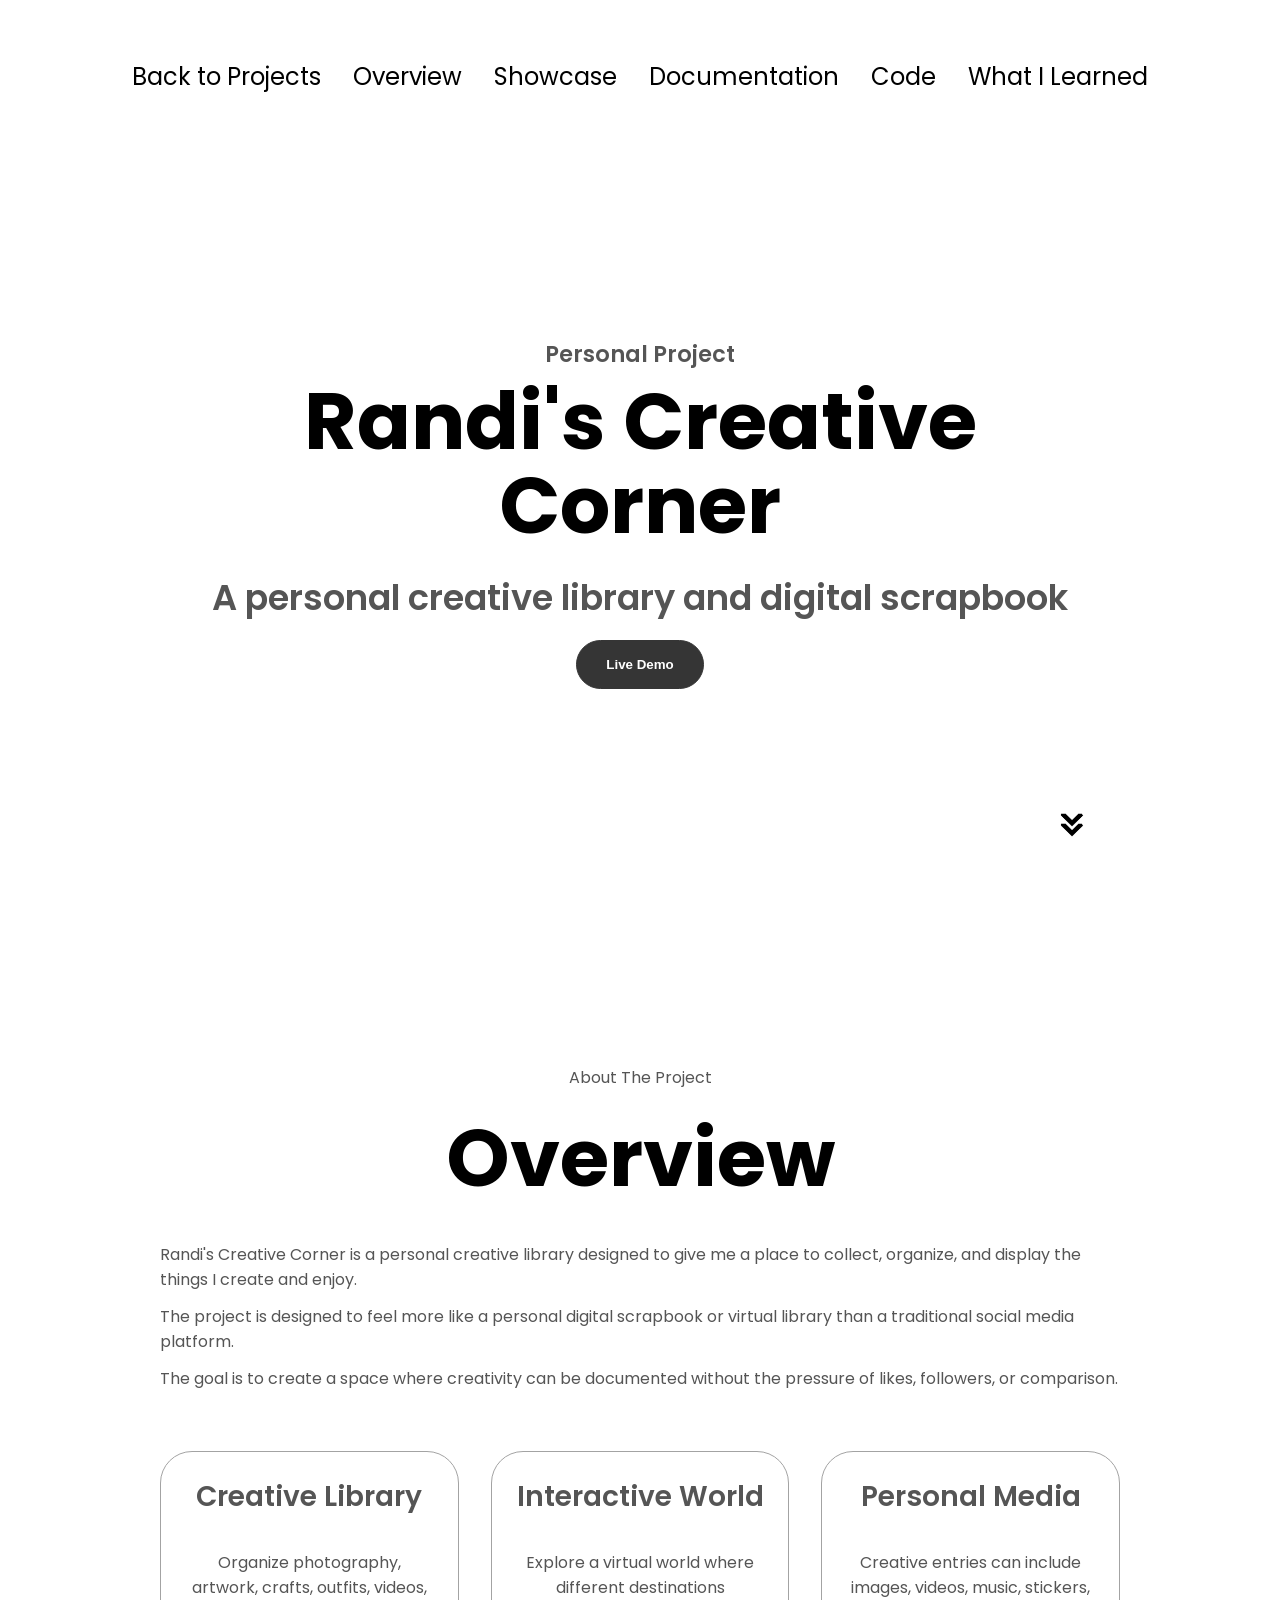
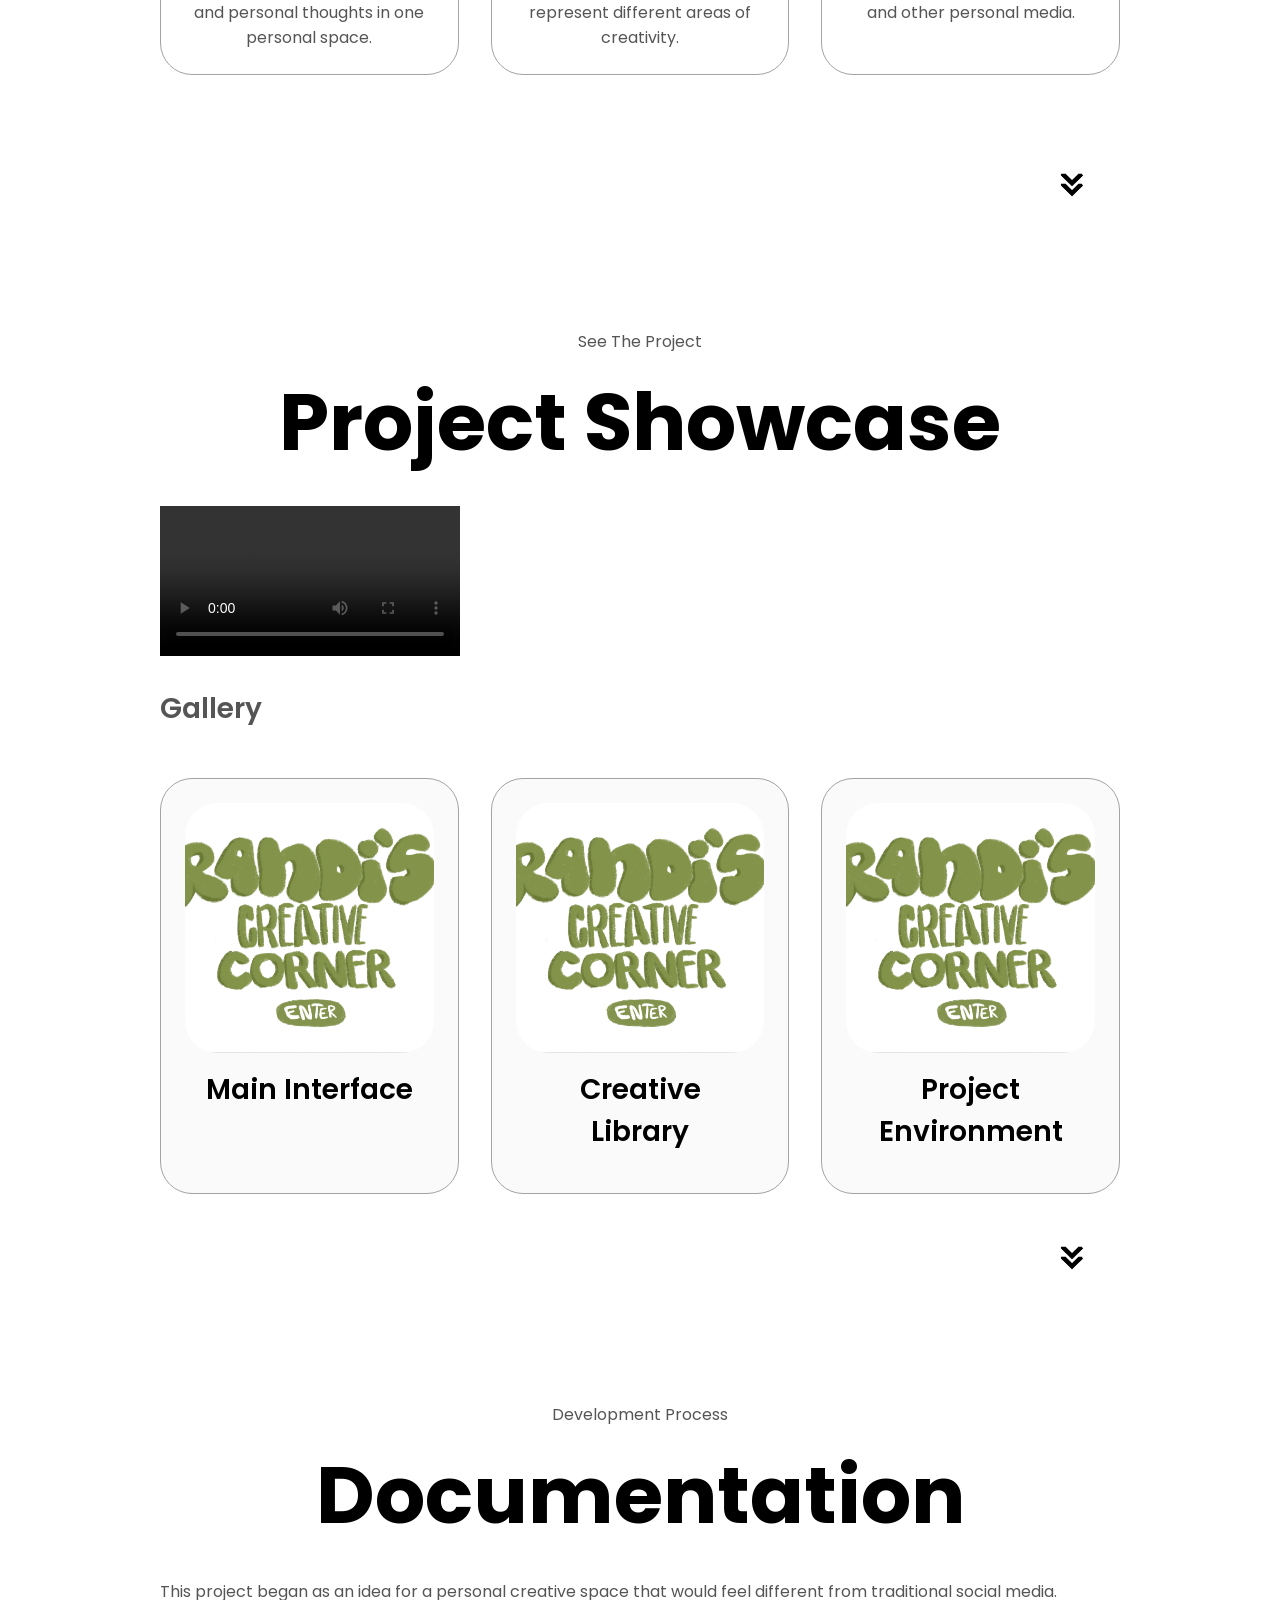
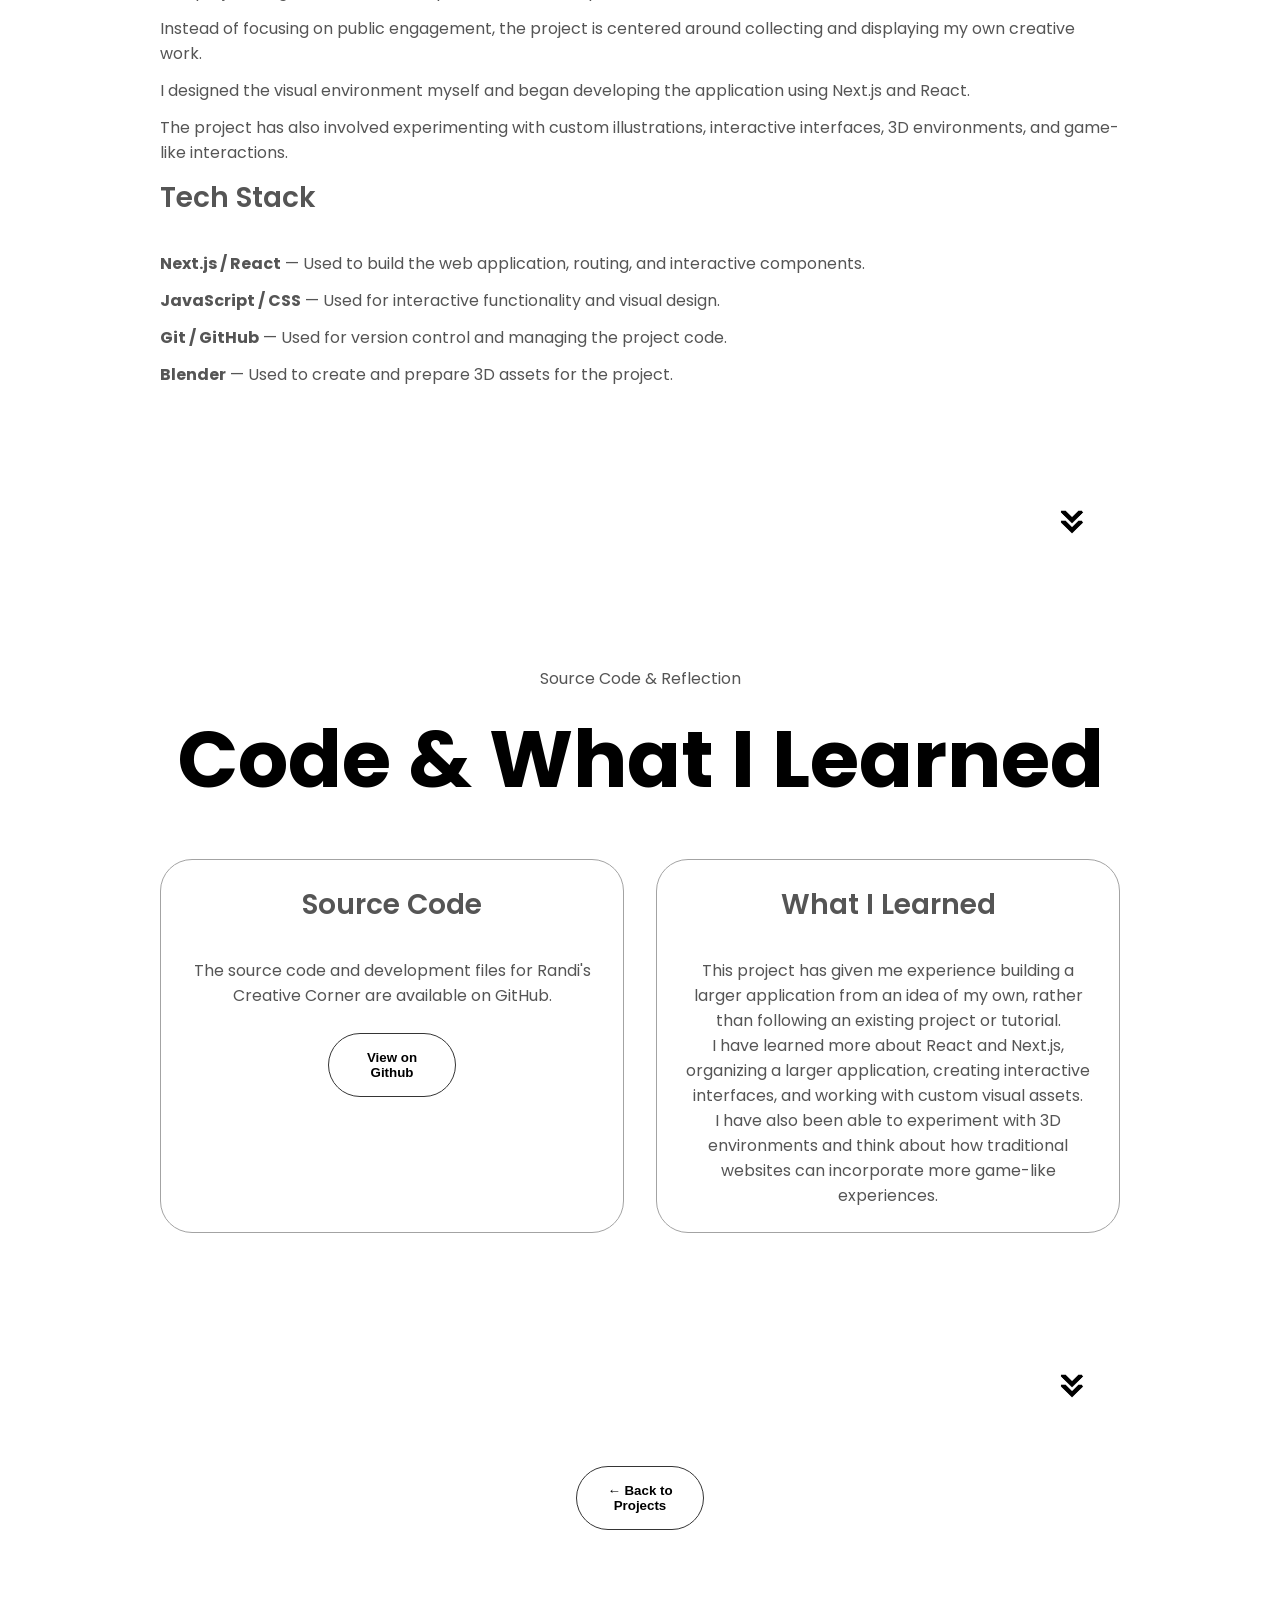
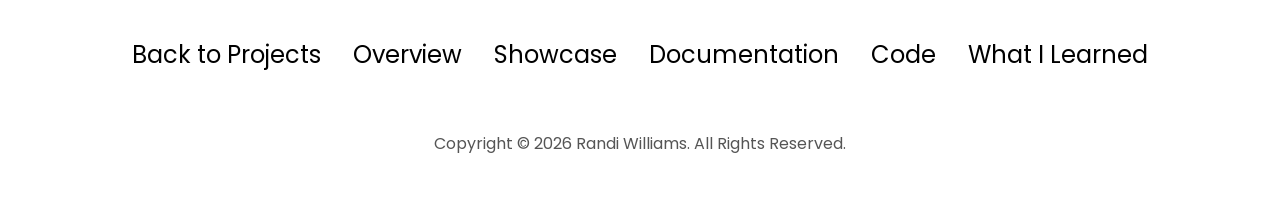
==== projects/creative-corner.html @ 65463b91 "message" ====
<!DOCTYPE html>
<html lang="en">

<head>

  <meta charset="UTF-8" />

  <meta
    http-equiv="X-UA-Compatible"
    content="IE=edge"
  />

  <meta
    name="viewport"
    content="width=device-width, initial-scale=1.0"
  />

  <link
    rel="icon"
    type="image/png"
    href="../assets/favicon.png"
  />

  <title>
    Randi's Creative Corner | Randi Williams
  </title>

  <link
    rel="stylesheet"
    href="../style.css"
  />

  <link
    rel="stylesheet"
    href="../mediaqueries.css"
  />

</head>


<body class="project-page">


  <!-- ==================================================
       DESKTOP NAVIGATION
  ================================================== -->

  <nav id="desktop-nav">

    <div>

      <ul class="nav-links">

        <li>
          <a href="../index.html#projects">
            Back to Projects
          </a>
        </li>

        <li>
          <a href="#overview">
            Overview
          </a>
        </li>

        <li>
          <a href="#showcase">
            Showcase
          </a>
        </li>

        <li>
          <a href="#documentation">
            Documentation
          </a>
        </li>

        <li>
          <a href="#code">
            Code
          </a>
        </li>

        <li>
          <a href="#learned">
            What I Learned
          </a>
        </li>

      </ul>

    </div>

  </nav>



  <!-- ==================================================
       HAMBURGER NAVIGATION
  ================================================== -->

  <nav id="hamburger-nav">

    <div class="hamburger-menu">

      <div
        class="hamburger-icon"
        onclick="toggleMenu()"
      >

        <span></span>
        <span></span>
        <span></span>

      </div>


      <div class="menu-links">

        <li>

          <a
            href="../index.html#projects"
            onclick="toggleMenu()"
          >
            Back to Projects
          </a>

        </li>


        <li>

          <a
            href="#overview"
            onclick="toggleMenu()"
          >
            Overview
          </a>

        </li>


        <li>

          <a
            href="#showcase"
            onclick="toggleMenu()"
          >
            Showcase
          </a>

        </li>


        <li>

          <a
            href="#documentation"
            onclick="toggleMenu()"
          >
            Documentation
          </a>

        </li>


        <li>

          <a
            href="#code"
            onclick="toggleMenu()"
          >
            Code
          </a>

        </li>


        <li>

          <a
            href="#learned"
            onclick="toggleMenu()"
          >
            What I Learned
          </a>

        </li>

      </div>

    </div>

  </nav>



  <!-- ==================================================
       PROJECT INTRO
  ================================================== -->

  <section id="profile">

    <div class="section__text">

      <p class="section__text__p1">
        Personal Project
      </p>


      <h1 class="title">
        Randi's Creative Corner
      </h1>


      <p class="section__text__p2">
        A personal creative library and digital scrapbook
      </p>


      <div class="btn-container">


        <button
          class="btn btn-color-1"
          onclick="window.open('randiland.online', '_blank')"
        >
          Live Demo
        </button>

      </div>

    </div>


    <img
      src="../assets/arrow.png"
      alt="Arrow icon"
      class="icon arrow"
      onclick="location.href='#overview'"
    />

  </section>



  <!-- ==================================================
       OVERVIEW
  ================================================== -->

  <section id="overview">

    <p class="section__text__p1">
      About The Project
    </p>


    <h1 class="title">
      Overview
    </h1>


    <div class="section-container">

      <div class="about-details-container">

        <div class="text-container">

          <p>
            Randi's Creative Corner is a personal creative
            library designed to give me a place to collect,
            organize, and display the things I create and enjoy.
          </p>


          <p>
            The project is designed to feel more like a
            personal digital scrapbook or virtual library
            than a traditional social media platform.
          </p>


          <p>
            The goal is to create a space where creativity
            can be documented without the pressure of likes,
            followers, or comparison.
          </p>

        </div>

      </div>

    </div>



    <!-- FEATURES -->

    <div class="experience-details-container">

      <div class="about-containers">


        <div class="details-container">

          <h2 class="experience-sub-title">
            Creative Library
          </h2>

          <p>
            Organize photography, artwork, crafts,
            outfits, videos, and personal thoughts
            in one personal space.
          </p>

        </div>



        <div class="details-container">

          <h2 class="experience-sub-title">
            Interactive World
          </h2>

          <p>
            Explore a virtual world where different
            destinations represent different areas
            of creativity.
          </p>

        </div>



        <div class="details-container">

          <h2 class="experience-sub-title">
            Personal Media
          </h2>

          <p>
            Creative entries can include images,
            videos, music, stickers, and other
            personal media.
          </p>

        </div>


      </div>

    </div>


    <img
      src="../assets/arrow.png"
      alt="Arrow icon"
      class="icon arrow"
      onclick="location.href='#showcase'"
    />

  </section>



  <!-- ==================================================
       PROJECT SHOWCASE
  ================================================== -->

  <section id="showcase">

    <p class="section__text__p1">
      See The Project
    </p>


    <h1 class="title">
      Project Showcase
    </h1>



    <!-- VIDEO -->

    <div class="section-container">

      <div class="about-details-container">

        <div class="text-container">

          <video controls width="100%">

            <source
              src="../assets/project-video.mp4"
              type="video/mp4"
            />

            Your browser does not support video.

          </video>

        </div>

      </div>

    </div>



    <!-- GALLERY -->

    <h2 class="experience-sub-title">
      Gallery
    </h2>


    <div class="experience-details-container">

      <div class="about-containers">


        <!-- IMAGE 1 -->

        <div class="details-container color-container">

          <div class="article-container">

            <img
              src="../assets/rcc2.png"
              alt="Randi's Creative Corner main interface"
              class="project-img"
            />

          </div>


          <h2 class="experience-sub-title project-title">
            Main Interface
          </h2>

        </div>



        <!-- IMAGE 2 -->

        <div class="details-container color-container">

          <div class="article-container">

            <img
              src="../assets/rcc2.png"
              alt="Randi's Creative Corner creative library"
              class="project-img"
            />

          </div>


          <h2 class="experience-sub-title project-title">
            Creative Library
          </h2>

        </div>



        <!-- IMAGE 3 -->

        <div class="details-container color-container">

          <div class="article-container">

            <img
              src="../assets/rcc2.png"
              alt="Randi's Creative Corner project environment"
              class="project-img"
            />

          </div>


          <h2 class="experience-sub-title project-title">
            Project Environment
          </h2>

        </div>


      </div>

    </div>


    <img
      src="../assets/arrow.png"
      alt="Arrow icon"
      class="icon arrow"
      onclick="location.href='#documentation'"
    />

  </section>



  <!-- ==================================================
       DOCUMENTATION
  ================================================== -->

  <section id="documentation">

    <p class="section__text__p1">
      Development Process
    </p>


    <h1 class="title">
      Documentation
    </h1>


    <div class="section-container">

      <div class="about-details-container">

        <div class="text-container">

          <p>
            This project began as an idea for a personal
            creative space that would feel different from
            traditional social media.
          </p>


          <p>
            Instead of focusing on public engagement,
            the project is centered around collecting
            and displaying my own creative work.
          </p>


          <p>
            I designed the visual environment myself
            and began developing the application using
            Next.js and React.
          </p>


          <p>
            The project has also involved experimenting
            with custom illustrations, interactive
            interfaces, 3D environments, and game-like
            interactions.
          </p>


          <!-- TECH STACK -->

          <h2 class="experience-sub-title">
            Tech Stack
          </h2>


          <p>
            <strong>Next.js / React</strong> — Used to
            build the web application, routing, and
            interactive components.
          </p>


          <p>
            <strong>JavaScript / CSS</strong> — Used for
            interactive functionality and visual design.
          </p>


          <p>
            <strong>Git / GitHub</strong> — Used for
            version control and managing the project code.
          </p>


          <p>
            <strong>Blender</strong> — Used to create and
            prepare 3D assets for the project.
          </p>

        </div>

      </div>

    </div>


    <img
      src="../assets/arrow.png"
      alt="Arrow icon"
      class="icon arrow"
      onclick="location.href='#code'"
    />

  </section>



  <!-- ==================================================
       CODE + WHAT I LEARNED
  ================================================== -->

  <section id="code">

    <p class="section__text__p1">
      Source Code & Reflection
    </p>


    <h1 class="title">
      Code & What I Learned
    </h1>


    <div class="experience-details-container">

      <div class="about-containers">


        <!-- SOURCE CODE -->

        <div class="details-container">

          <h2 class="experience-sub-title">
            Source Code
          </h2>


          <p>
            The source code and development files for
            Randi's Creative Corner are available on GitHub.
          </p>


          <br />


          <button
            class="btn btn-color-2"
            onclick="window.open('GITHUB-LINK', '_blank')"
          >
            View on Github
          </button>

        </div>



        <!-- WHAT I LEARNED -->

        <div
          class="details-container"
          id="learned"
        >

          <h2 class="experience-sub-title">
            What I Learned
          </h2>


          <p>
            This project has given me experience building
            a larger application from an idea of my own,
            rather than following an existing project or
            tutorial.
          </p>


          <p>
            I have learned more about React and Next.js,
            organizing a larger application, creating
            interactive interfaces, and working with
            custom visual assets.
          </p>


          <p>
            I have also been able to experiment with
            3D environments and think about how traditional
            websites can incorporate more game-like
            experiences.
          </p>

        </div>


      </div>

    </div>


    <img
      src="../assets/arrow.png"
      alt="Arrow icon"
      class="icon arrow"
      onclick="location.href='#profile'"
    />

  </section>



  <!-- ==================================================
       BACK TO PROJECTS
  ================================================== -->

  <section class="project-back">

    <div class="btn-container">

      <button
        class="btn btn-color-2"
        onclick="location.href='../index.html#projects'"
      >
        ← Back to Projects
      </button>

    </div>

  </section>



  <!-- ==================================================
       FOOTER
  ================================================== -->

  <footer>

    <nav>

      <div class="nav-links-container">

        <ul class="nav-links">

          <li>
            <a href="../index.html#projects">
              Back to Projects
            </a>
          </li>


          <li>
            <a href="#overview">
              Overview
            </a>
          </li>


          <li>
            <a href="#showcase">
              Showcase
            </a>
          </li>


          <li>
            <a href="#documentation">
              Documentation
            </a>
          </li>


          <li>
            <a href="#code">
              Code
            </a>
          </li>


          <li>
            <a href="#learned">
              What I Learned
            </a>
          </li>

        </ul>

      </div>

    </nav>


    <p>
      Copyright &#169; 2026 Randi Williams.
      All Rights Reserved.
    </p>

  </footer>



  <!-- ==================================================
       JAVASCRIPT
  ================================================== -->

  <script src="../script.js"></script>

</body>

</html>
---- style.css ----
/* GENERAL */

@import url("https://fonts.googleapis.com/css2?family=Poppins:wght@300;400;500;600&display=swap");

* {
  margin: 0;
  padding: 0;
}

body {
  font-family: "Poppins", sans-serif;
}

html {
  scroll-behavior: smooth;
}

p {
  color: rgb(85, 85, 85);
}


/* TRANSITION */

a,
.btn {
  transition: all 300ms ease;
}


/* DESKTOP NAV */

nav,
.nav-links {
  display: flex;
  gap: 3rem;
}

nav {
  justify-content: space-around;
  align-items: center;
  height: 17vh;
}

.nav-links {
  gap: 2rem;
  list-style: none;
  font-size: 1.5rem;
}

a {
  color: black;
  text-decoration: none;
  text-decoration-color: white;
}

a:hover {
  color: grey;
  text-decoration: underline;
  text-underline-offset: 1rem;
  text-decoration-color: rgb(181, 181, 181);
}

.logo {
  font-size: 2rem;
}

.logo:hover {
  cursor: default;
}


/* HAMBURGER MENU */

#hamburger-nav {
  display: none;
}

.hamburger-menu {
  position: relative;
  display: inline-block;
}

.hamburger-icon {
  display: flex;
  flex-direction: column;
  justify-content: space-between;
  height: 24px;
  width: 30px;
  cursor: pointer;
}

.hamburger-icon span {
  width: 100%;
  height: 2px;
  background-color: black;
  transition: all 0.3 ease-in-out;
}

.menu-links {
  position: absolute;
  top: 100%;
  right: 0;
  background-color: white;
  width: fit-content;
  max-height: 0;
  overflow: hidden;
  transition: all 0.3 ease-in-out;
}

.menu-links a {
  display: block;
  padding: 10px;
  text-align: center;
  font-size: 1.5rem;
  color: black;
  text-decoration: none;
  transition: all 0.3 ease-in-out;
}

.menu-links li {
  list-style: none;
}

.menu-links.open {
  max-height: 300px;
}

.hamburger-icon.open span:first-child {
  transform: rotate(45deg) translate(10px, 5px);
}

.hamburger-icon.open span:nth-child(2) {
  opacity: 0;
}

.hamburger-icon.open span:last-child {
  transform: rotate(-45deg) translate(10px, -5px);
}

.hamburger-icon span:first-child {
  transform: none;
}

.hamburger-icon span:first-child {
  opacity: 1;
}

.hamburger-icon span:first-child {
  transform: none;
}


/* SECTIONS */

section {
  padding-top: 1vh;
  height: 96vh;
  margin: 0 10rem;
  box-sizing: border-box;
  min-height: fit-content;
}

.section-container {
  display: flex;
}


/* PROFILE SECTION */

#profile {
  display: flex;
  justify-content: center;
  gap: 5rem;
  height: 80vh;
}

.section__pic-container {
  display: flex;
  height: 400px;
  width: 400px;
  margin: auto 0;
}

.section__text {
  align-self: center;
  text-align: center;
}

.section__text p {
  font-weight: 600;
}

.section__text__p1 {
  text-align: center;
}

.section__text__p2 {
  font-size: 3rem;
}

.title {
  font-size: 5rem;
  text-align: center;
}

#socials-container {
  display: flex;
  justify-content: center;
  margin-top: 1rem;
  gap: 1rem;
}


/* ICONS */

.icon {
  cursor: pointer;
  height: 2rem;
}


/* BUTTONS */

.btn-container {
  display: flex;
  justify-content: center;
  gap: 1rem;
}

.btn {
  font-weight: 600;
  transition: all 300ms ease;
  padding: 1rem;
  width: 8rem;
  border-radius: 2rem;
}

.btn-color-1,
.btn-color-2 {
  border: rgb(53, 53, 53) 0.1rem solid;
}

.btn-color-1:hover,
.btn-color-2:hover {
  cursor: pointer;
}

.btn-color-1,
.btn-color-2:hover {
  background: rgb(53, 53, 53);
  color: white;
}

.btn-color-1:hover {
  background: rgb(0, 0, 0);
}

.btn-color-2 {
  background: none;
}

.btn-color-2:hover {
  border: rgb(255, 255, 255) 0.1rem solid;
}

.btn-container {
  gap: 1rem;
}


/* ABOUT SECTION */

#about {
  position: relative;
}

.about-containers {
  gap: 2rem;
  margin-bottom: 2rem;
  margin-top: 1rem;
}

.about-details-container {
  justify-content: center;
  flex-direction: column;
}

.about-containers,
.about-details-container {
  display: flex;
}

.about-pic {
  border-radius: 2rem;
}

.arrow {
  position: absolute;
  right: -5rem;
  bottom: 2.5rem;
}

.details-container {
  padding: 1.5rem;
  flex: 1;
  background: white;
  border-radius: 2rem;
  border: rgb(53, 53, 53) 0.1rem solid;
  border-color: rgb(163, 163, 163);
  text-align: center;
}

.section-container {
  gap: 4rem;
  height: 80%;
}

.section__pic-container {
  height: 400px;
  width: 400px;
  margin: auto 0;
}


/* EXPERIENCE SECTION */

#experience {
  position: relative;
}

.experience-sub-title {
  color: rgb(85, 85, 85);
  font-weight: 600;
  font-size: 1.75rem;
  margin-bottom: 2rem;
}

.experience-details-container {
  display: flex;
  justify-content: center;
  flex-direction: column;
}

.article-container {
  display: flex;
  text-align: initial;
  flex-wrap: wrap;
  flex-direction: row;
  gap: 2.5rem;
  justify-content: space-around;
}

article {
  display: flex;
  width: 10rem;
  justify-content: space-around;
  gap: 0.5rem;
}

article .icon {
  cursor: default;
}


/* PROJECTS SECTION */

#projects {
  position: relative;
}

#projects .about-containers {
  display: grid;
  grid-template-columns: repeat(3, 1fr);
  gap: 2rem;
  margin-top: 1rem;
}

#projects .details-container {
  width: auto;
  box-sizing: border-box;
}

.color-container {
  border-color: rgb(163, 163, 163);
  background: rgb(250, 250, 250);
}

.project-img {
  border-radius: 2rem;
  width: 90%;
  height: 250px;
  object-fit: cover;
}

.project-title {
  margin: 1rem;
  color: black;
}

.project-btn {
  color: black;
  border-color: rgb(163, 163, 163);
}


/* CONTACT */

#contact {
  display: flex;
  justify-content: center;
  flex-direction: column;
  height: 70vh;
}

.contact-info-upper-container {
  display: flex;
  justify-content: center;
  border-radius: 2rem;
  border: rgb(53, 53, 53) 0.1rem solid;
  border-color: rgb(163, 163, 163);
  background: rgb(250, 250, 250);
  margin: 2rem auto;
  padding: 0.5rem;
}

.contact-info-container {
  display: flex;
  align-items: center;
  justify-content: center;
  gap: 0.5rem;
  margin: 1rem;
}

.contact-info-container p {
  font-size: larger;
}

.contact-icon {
  cursor: default;
}

.email-icon {
  height: 2.5rem;
}


/* FOOTER SECTION */

footer {
  height: 26vh;
  margin: 0 1rem;
}

footer p {
  text-align: center;
}


/* PROFILE TEXT */

#profile .section__text__p1 {
  font-size: 1.4rem;
}

#profile .section__text__p2 {
  font-size: 2.2rem;
  margin-bottom: 1rem;
}

#profile .title {
  font-size: 5rem;
  text-align: center;
  line-height: 1.05;
}


/* ==================================================
   PROJECT PAGES
================================================== */

.project-page {
  scroll-behavior: smooth;
}


/* PROJECT PAGE SECTIONS */

.project-page section {
  position: relative;

  /*
    Override the original section height.
    Project sections need to grow with their content.
  */
  height: auto;

  /*
    Each section will still take up roughly a
    full screen when there is not much content.
  */
  min-height: 96vh;

  /*
    Keep the same horizontal spacing as
    the original portfolio.
  */
  margin: 0 10rem;

  /*
    Give the content room vertically.
  */
  padding-top: 6rem;
  padding-bottom: 6rem;

  box-sizing: border-box;
}


/* PROJECT INTRO */

.project-page #profile {
  display: flex;
  justify-content: center;
  align-items: center;

  height: auto;
  min-height: 80vh;

  padding-top: 6rem;
  padding-bottom: 6rem;
}


/* SECTION HEADINGS */

.project-page .section__text__p1 {
  margin-bottom: 0.5rem;
}

.project-page .title {
  margin-bottom: 1.5rem;
}


/* CONTAINERS */

.project-page .section-container {
  margin-bottom: 2rem;
  height: auto;
}

.project-page .experience-details-container {
  margin-top: 1rem;
}

.project-page .about-containers {
  margin-bottom: 1rem;
}


/* INDIVIDUAL CARDS */

.project-page .details-container {
  padding: 1.5rem;
}


/* TEXT */

.project-page .text-container p {
  margin-bottom: 0.75rem;
}


/* PROJECT IMAGES */

.project-page .project-img {
  width: 100%;
  height: 250px;
  object-fit: cover;
}


/* PROJECT VIDEO */

.project-page video {
  display: block;
  width: 100%;
  max-height: 600px;
  object-fit: contain;
}


/* PROJECT PAGE ARROWS */

.project-page .arrow {
  position: absolute;

  right: 2rem;
  bottom: 2rem;

  display: block;

  cursor: pointer;
}


/* BACK TO PROJECTS */

.project-page .project-back {
  min-height: auto;

  padding-top: 2rem;
  padding-bottom: 2rem;
}


/* PROJECT PAGE FOOTER */

.project-page footer {
  margin-top: 1rem;
}
---- mediaqueries.css ----
/* ==================================================
   TABLET / SMALL DESKTOP
================================================== */

@media screen and (max-width: 1400px) {

  #profile {
    margin-bottom: 6rem;
  }

  .about-containers {
    flex-wrap: wrap;
  }

  #contact,
  #projects {
    height: fit-content;
  }

}


/* ==================================================
   TABLET
================================================== */

@media screen and (max-width: 1200px) {

  /* NAVIGATION */

  #desktop-nav {
    display: none;
  }

  #hamburger-nav {
    display: flex;
  }


  /* GENERAL */

  #experience,
  .experience-details-container {
    margin-top: 2rem;
  }

  #profile,
  .section-container {
    display: block;
  }

  .arrow {
    display: none;
  }

  section,
  .section-container {
    height: fit-content;
  }

  section {
    margin: 0 5%;
  }


  /* PROFILE IMAGE */

  .section__pic-container {
    width: 275px;
    height: 275px;
    margin: 0 auto 2rem;
  }


  /* ABOUT */

  .about-containers {
    margin-top: 0;
  }


  /* PROJECTS */

  #projects .about-containers {
    grid-template-columns: repeat(2, 1fr);
  }


  /* ==================================================
     PROJECT PAGES
  ================================================== */

  .project-page section {
    height: auto;
    min-height: 0;

    margin: 0 5%;

    padding-top: 5rem;
    padding-bottom: 5rem;
  }


  .project-page #profile {
    display: flex;

    height: auto;
    min-height: 80vh;

    margin: 0 5%;

    padding-top: 5rem;
    padding-bottom: 5rem;
  }


  .project-page .section-container {
    display: block;
    height: auto;
  }


  .project-page .arrow {
    display: block;

    right: 1rem;
    bottom: 1.5rem;
  }


  /* PROJECT SHOWCASE */

  .project-page .project-img {
    width: 100%;
    height: 250px;
    object-fit: cover;
  }


  .project-page video {
    width: 100%;
    max-height: 500px;
  }

}


/* ==================================================
   MOBILE
================================================== */

@media screen and (max-width: 600px) {

  /* GENERAL */

  #contact,
  footer {
    height: auto;
  }

  #profile {
    margin-bottom: 0;
  }

  article {
    font-size: 1rem;
  }


  /* FOOTER */

  footer nav {
    height: fit-content;
    margin-bottom: 2rem;
  }


  /* CONTAINERS */

  .about-containers,
  .contact-info-upper-container,
  .btn-container {
    flex-wrap: wrap;
  }

  .contact-info-container {
    margin: 0;
  }


  /* TEXT */

  .contact-info-container p,
  .nav-links li a {
    font-size: 1rem;
  }

  .experience-sub-title {
    font-size: 1.25rem;
  }

  .logo {
    font-size: 1.5rem;
  }


  /* NAVIGATION */

  .nav-links {
    flex-direction: column;
    gap: 0.5rem;
    text-align: center;
  }


  /* PROFILE IMAGE */

  .section__pic-container {
    width: auto;
    height: 46vw;
    justify-content: center;
  }


  /* PROFILE TEXT */

  #profile .section__text__p1 {
    font-size: 1rem;
  }

  #profile .section__text__p2 {
    font-size: 1.3rem;
  }

  #profile .title {
    font-size: 2.5rem;
  }


  /* TEXT CONTAINERS */

  .text-container {
    text-align: justify;
  }


  /* PROJECTS */

  #projects .about-containers {
    grid-template-columns: 1fr;
  }


  /* ==================================================
     PROJECT PAGES
  ================================================== */

  .project-page section {
    height: auto;
    min-height: 0;

    margin: 0 5%;

    padding-top: 4rem;
    padding-bottom: 5rem;
  }


  .project-page #profile {
    display: flex;
    flex-direction: column;

    height: auto;
    min-height: 80vh;

    margin: 0 5%;

    padding-top: 4rem;
    padding-bottom: 5rem;

    gap: 2rem;
  }


  .project-page .section-container {
    display: block;
    height: auto;
  }


  /* PROJECT PAGE TITLE */

  .project-page .title {
    font-size: 2.5rem;
  }


  /* PROJECT PAGE NAVIGATION */

  .project-page .nav-links {
    flex-direction: column;
    gap: 0.5rem;
  }


  /* PROJECT PAGE CARDS */

  .project-page .about-containers {
    flex-direction: column;
    gap: 1.5rem;
  }


  .project-page .details-container {
    width: 100%;
    box-sizing: border-box;
  }


  /* PROJECT IMAGES */

  .project-page .project-img {
    width: 100%;
    height: 220px;
    object-fit: cover;
  }


  /* PROJECT VIDEO */

  .project-page video {
    width: 100%;
    max-height: 300px;
  }


  /* PROJECT PAGE ARROWS */

  .project-page .arrow {
    display: block;

    position: absolute;

    right: 0.5rem;
    bottom: 1rem;

    height: 1.75rem;
  }


  /* BACK BUTTON */

  .project-page .project-back {
    min-height: 0;

    padding-top: 2rem;
    padding-bottom: 2rem;
  }

}


/* ==================================================
   SMALL MOBILE
================================================== */

@media screen and (max-width: 400px) {

  #profile .section__text__p1 {
    font-size: 0.9rem;
  }

  #profile .section__text__p2 {
    font-size: 1.2rem;
  }

  #profile .title {
    font-size: 2.3rem;
  }


  .project-page .title {
    font-size: 2.2rem;
  }


  .project-page section {
    padding-top: 3rem;
    padding-bottom: 4rem;
  }


  .project-page .project-img {
    height: 180px;
  }


  .project-page video {
    max-height: 250px;
  }

}
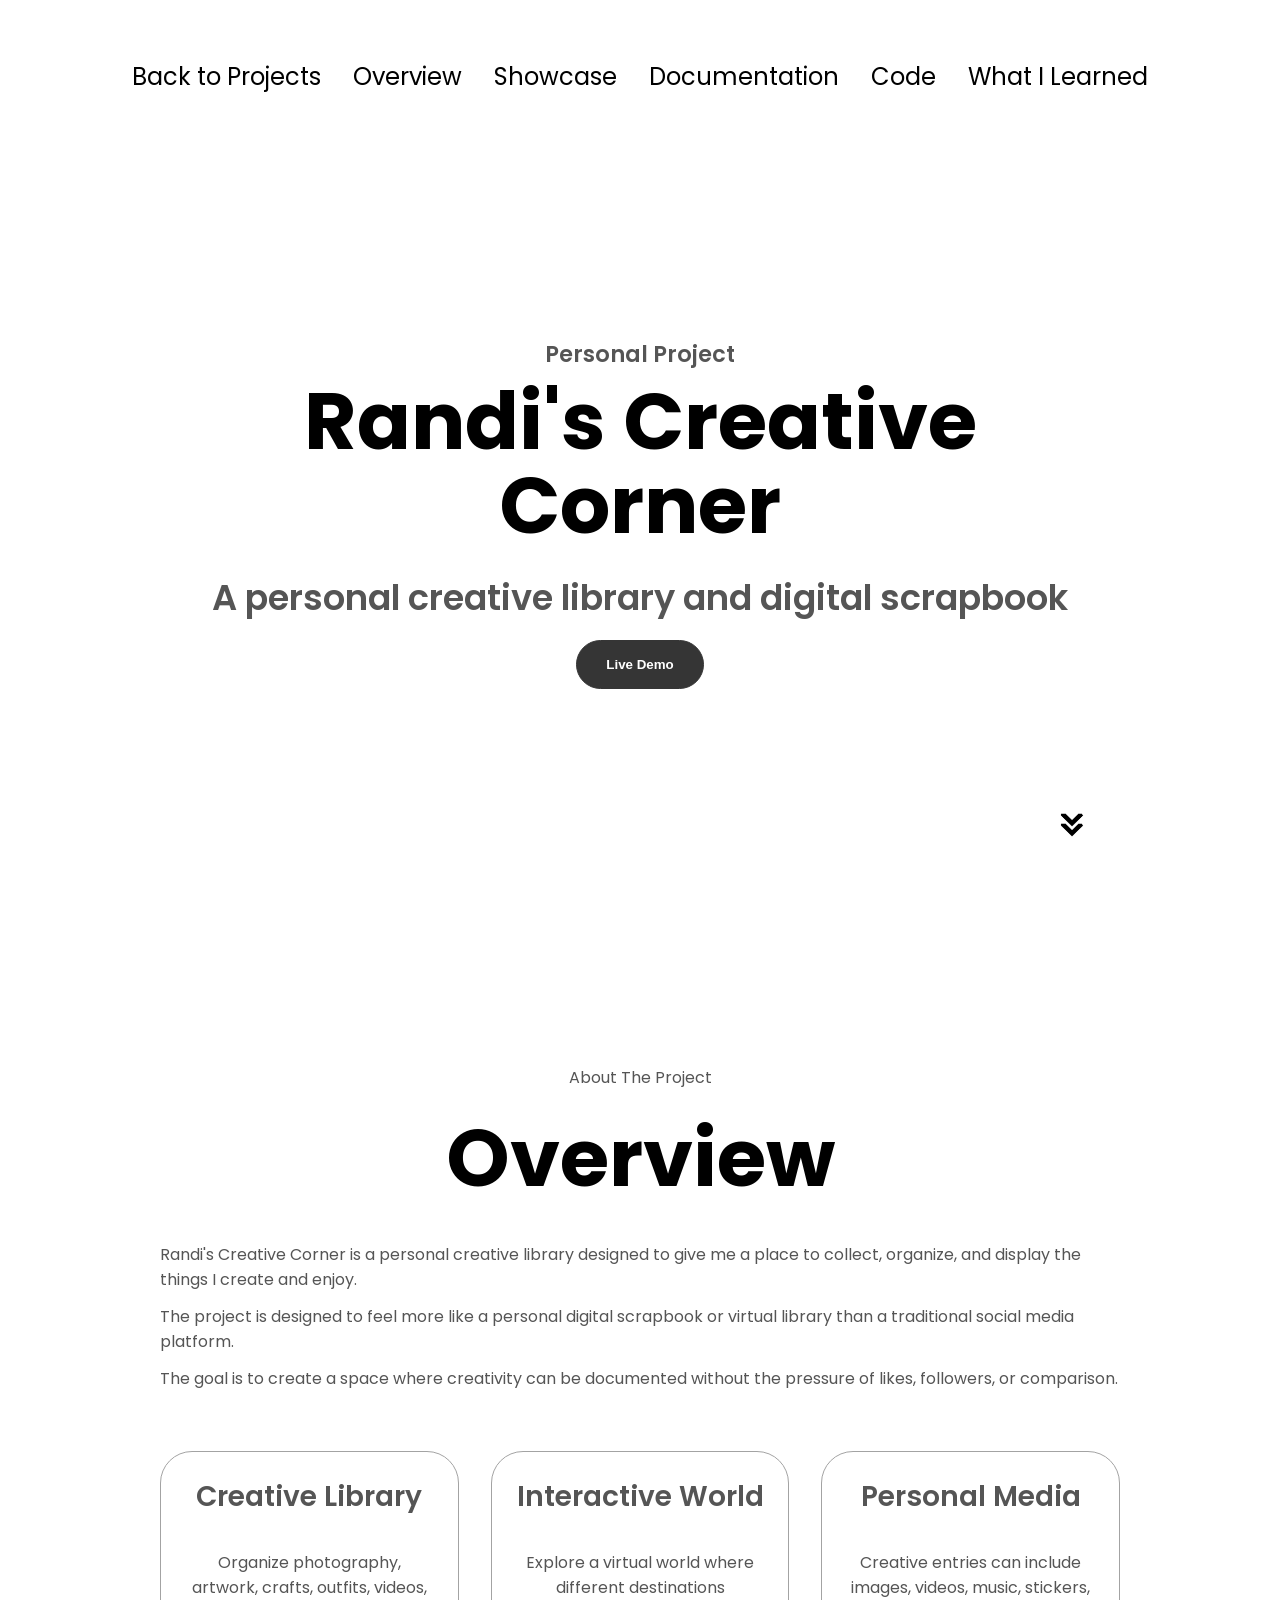
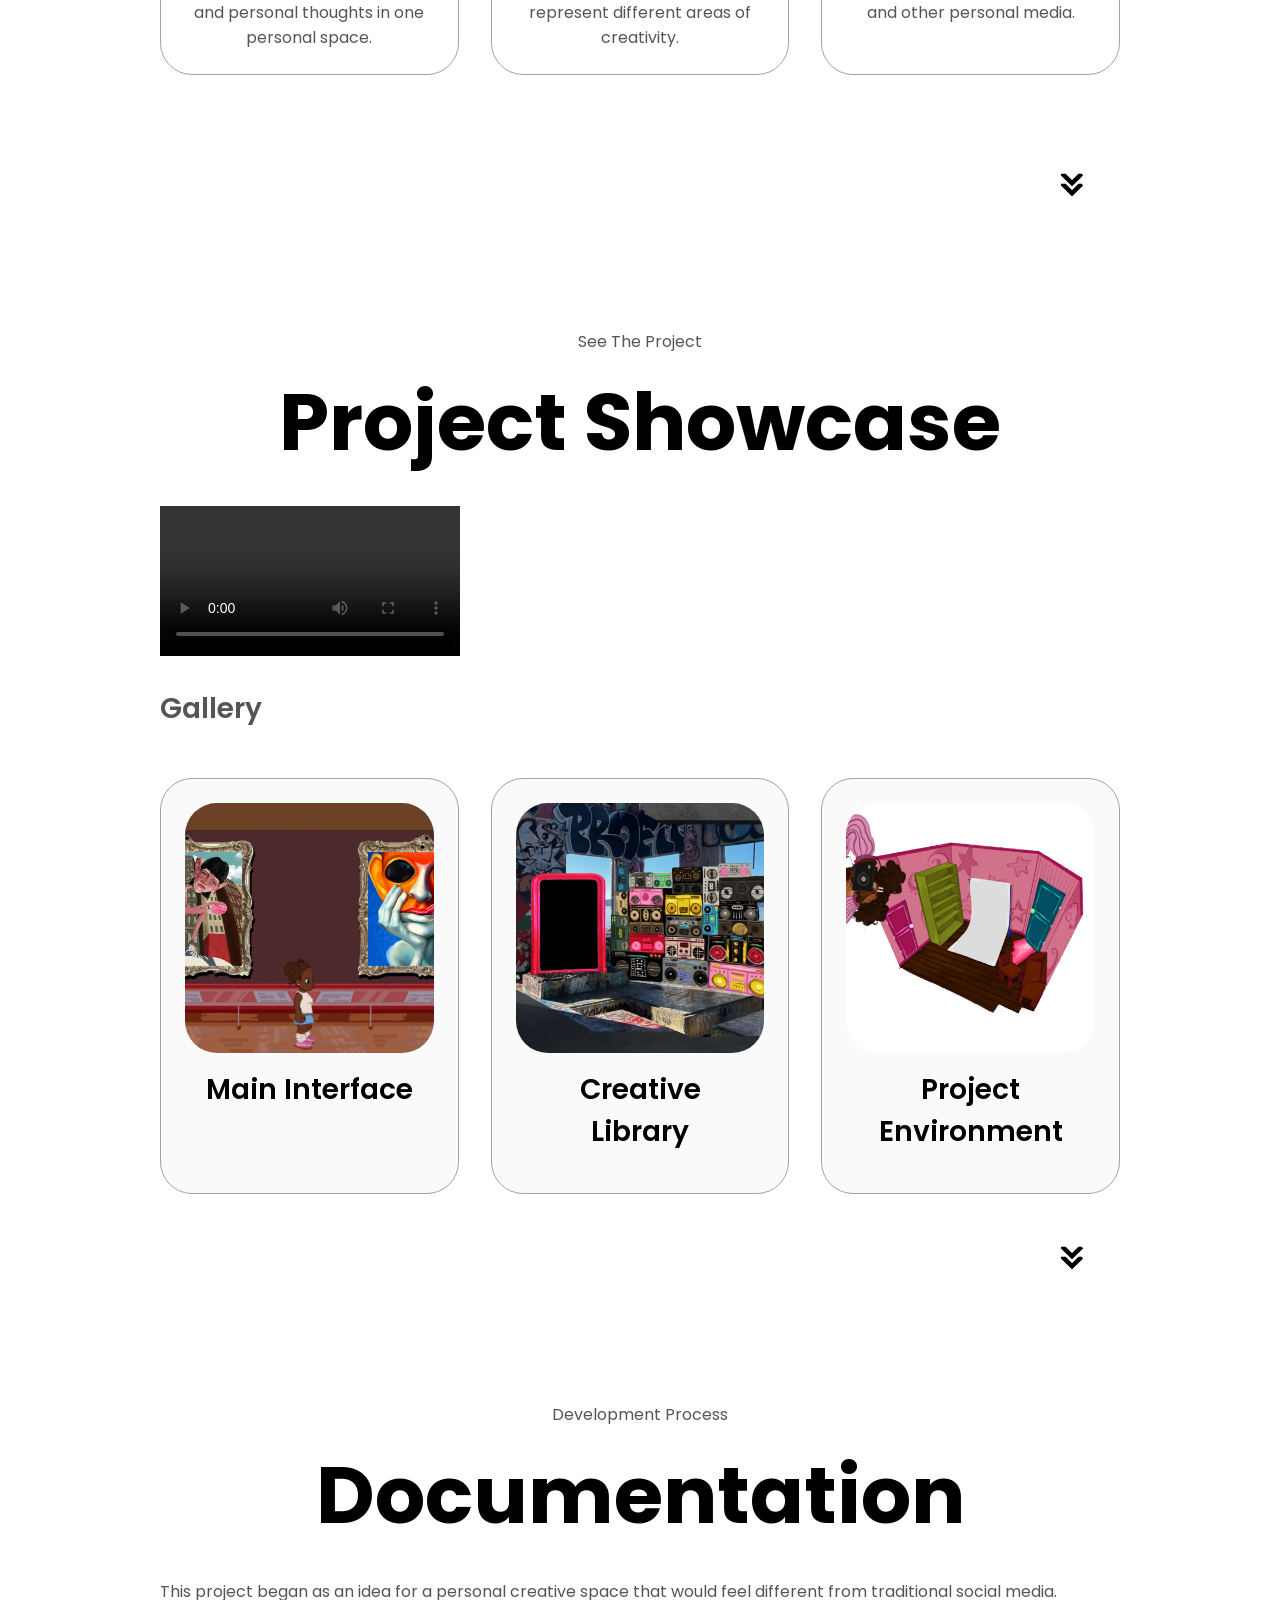
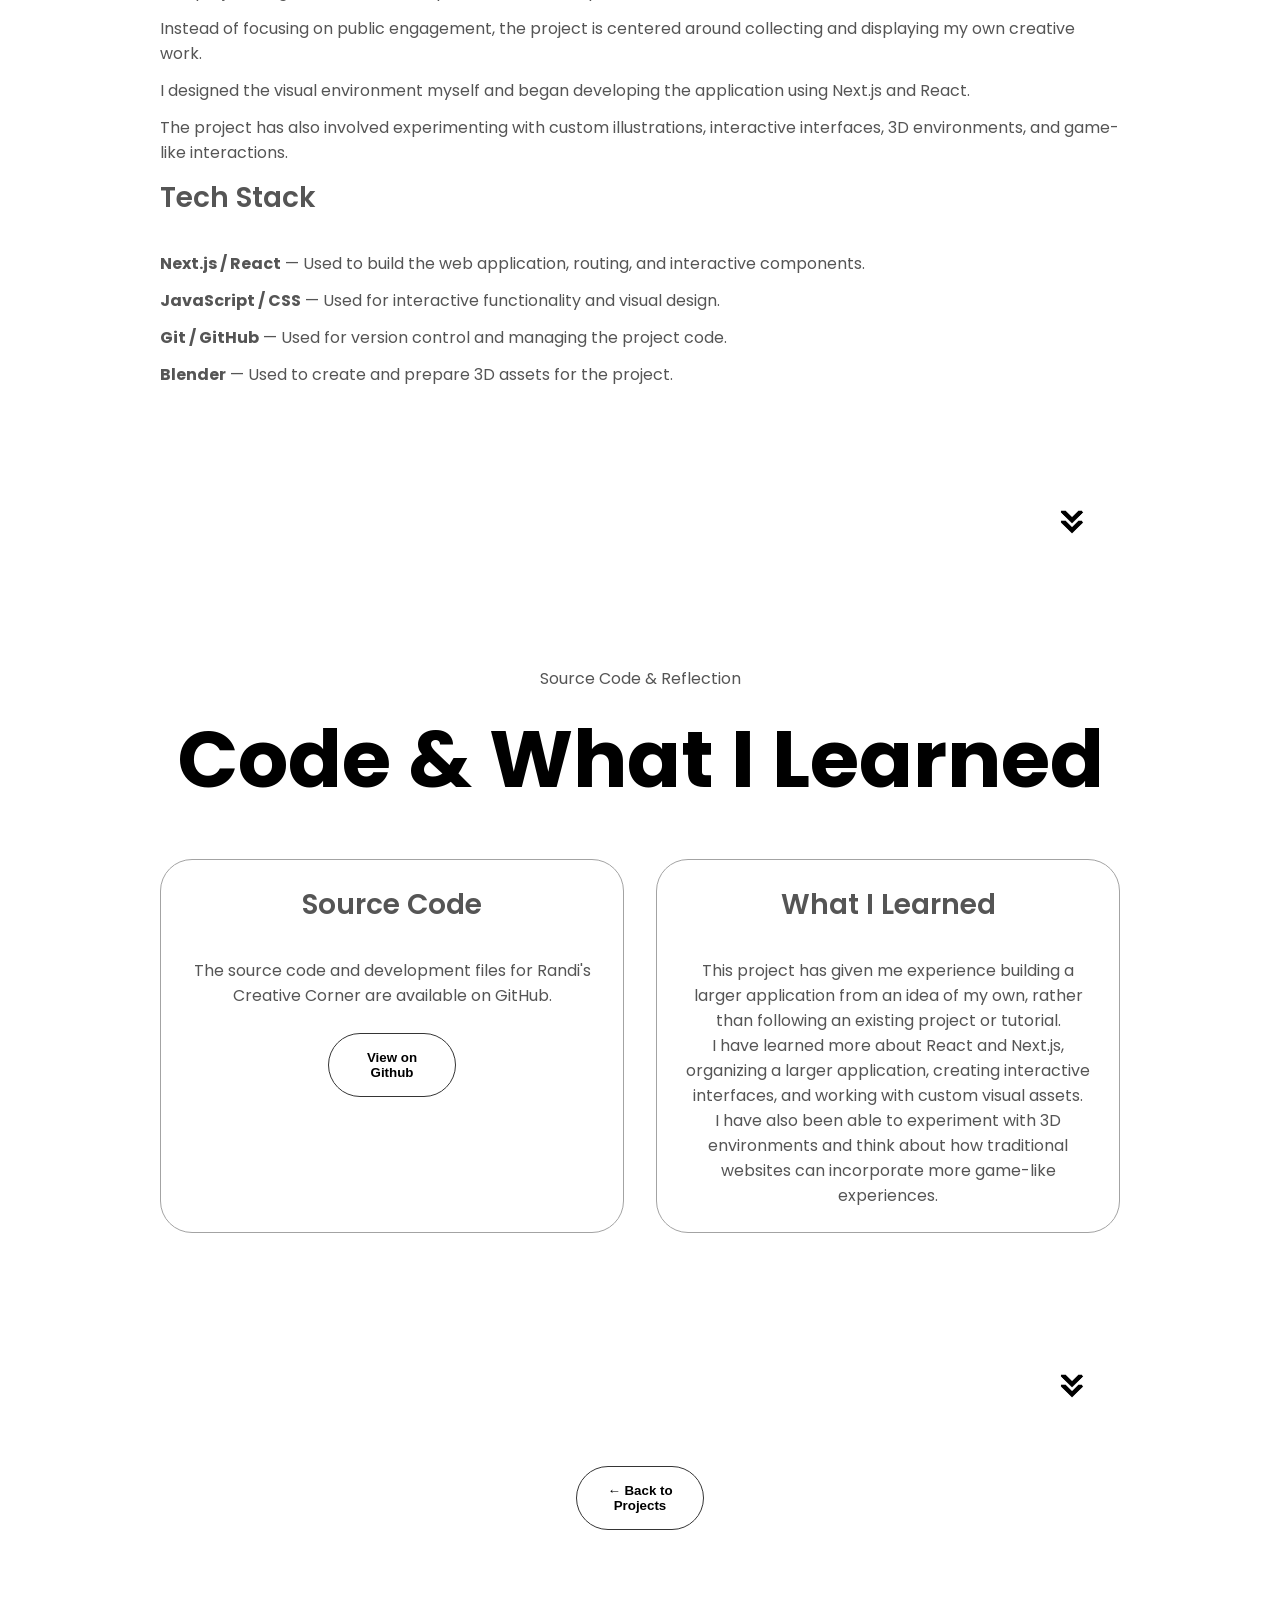
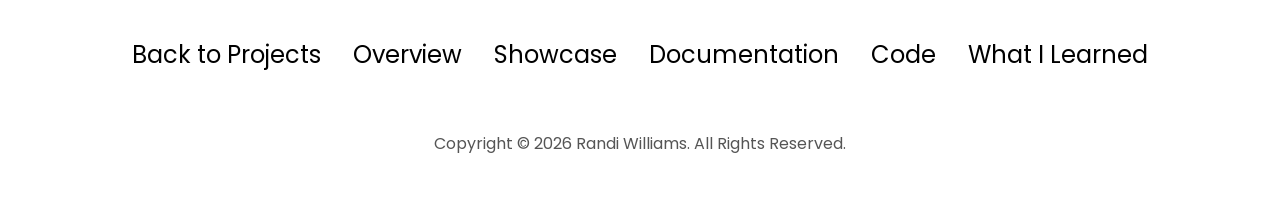
==== commit b014e7b9: "gallery photos" ====
--- a/projects/creative-corner.html
+++ b/projects/creative-corner.html
@@ -224,7 +224,7 @@
 
         <button
           class="btn btn-color-1"
-          onclick="window.open('randiland.online', '_blank')"
+          onclick="window.open('https://randiscreativecorner.com', '_blank')"
         >
           Live Demo
         </button>
@@ -393,7 +393,7 @@
           <video controls width="100%">
 
             <source
-              src="../assets/project-video.mp4"
+              src="../assets/rcc.mp4"
               type="video/mp4"
             />
 
@@ -428,7 +428,7 @@
           <div class="article-container">
 
             <img
-              src="../assets/rcc2.png"
+              src="../assets/rcca.png"
               alt="Randi's Creative Corner main interface"
               class="project-img"
             />
@@ -451,7 +451,7 @@
           <div class="article-container">
 
             <img
-              src="../assets/rcc2.png"
+              src="../assets/rccb.png"
               alt="Randi's Creative Corner creative library"
               class="project-img"
             />
@@ -474,7 +474,7 @@
           <div class="article-container">
 
             <img
-              src="../assets/rcc2.png"
+              src="../assets/rccc.png"
               alt="Randi's Creative Corner project environment"
               class="project-img"
             />
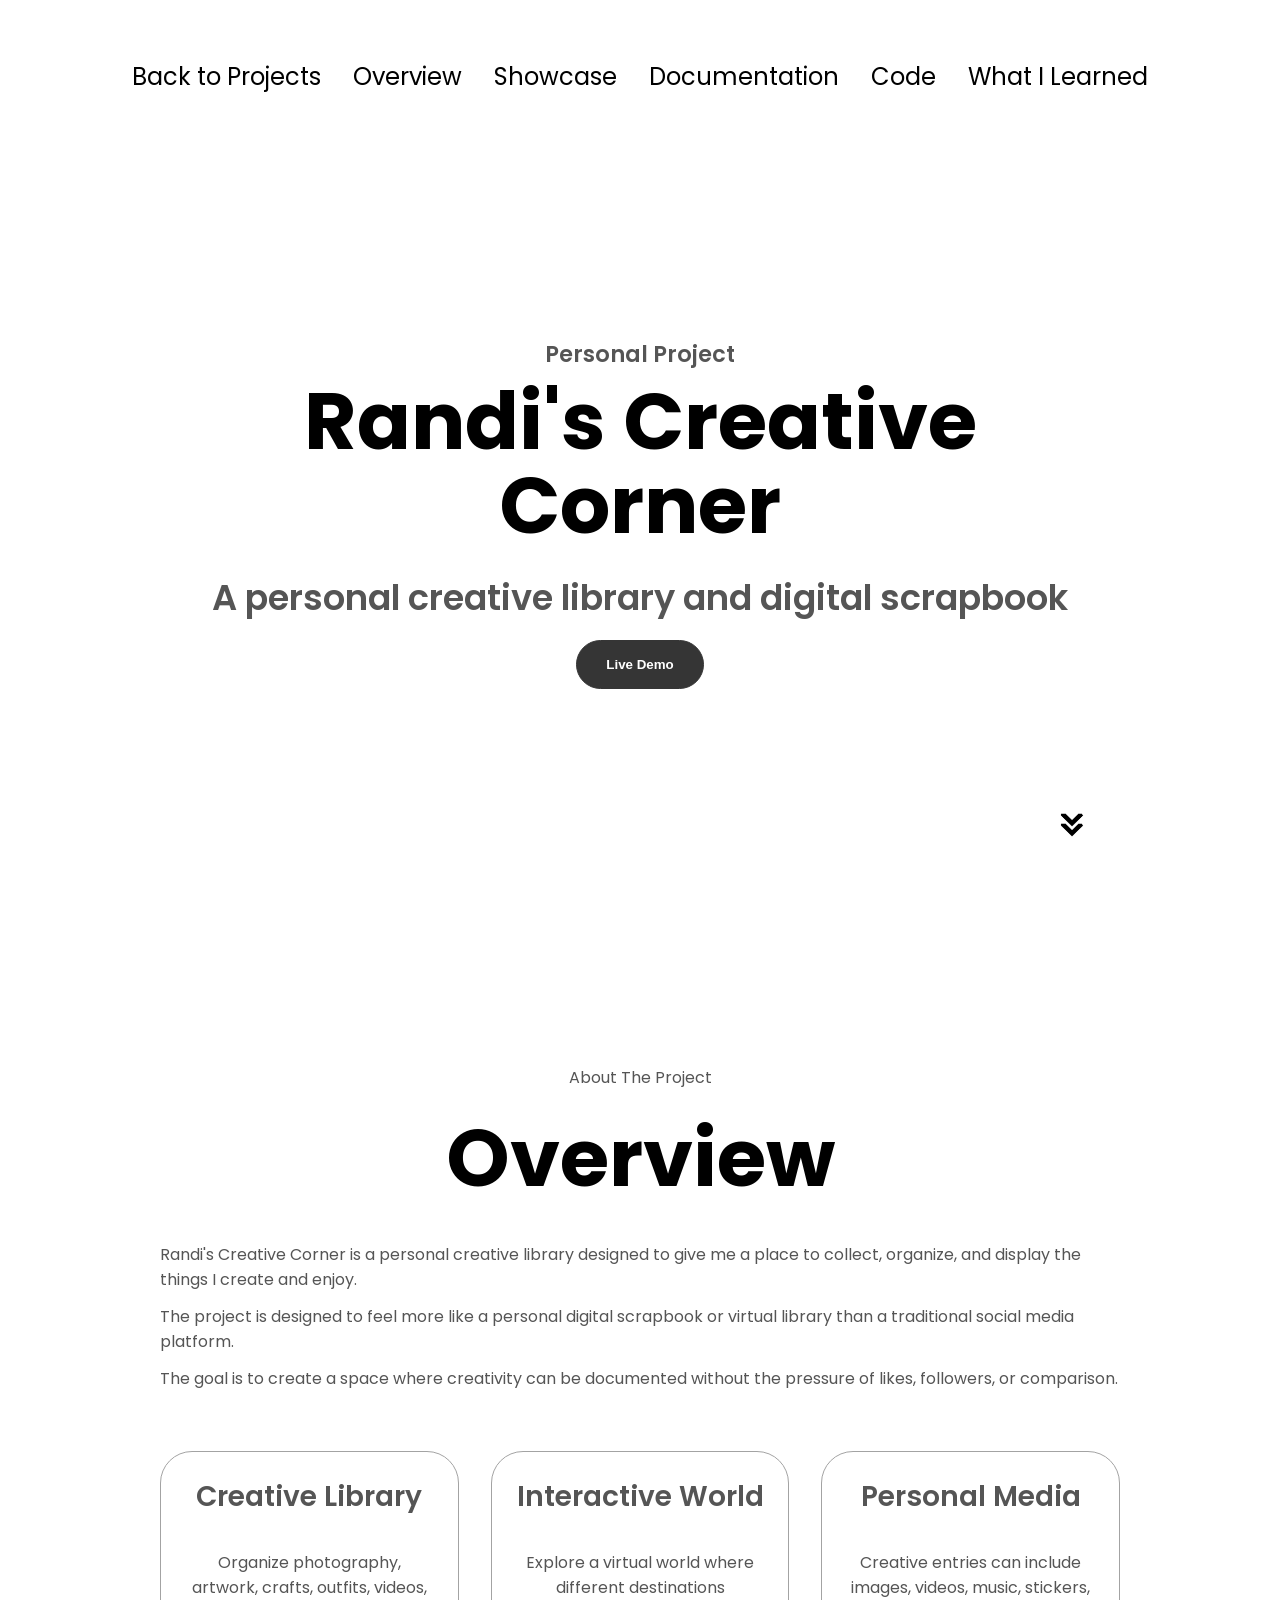
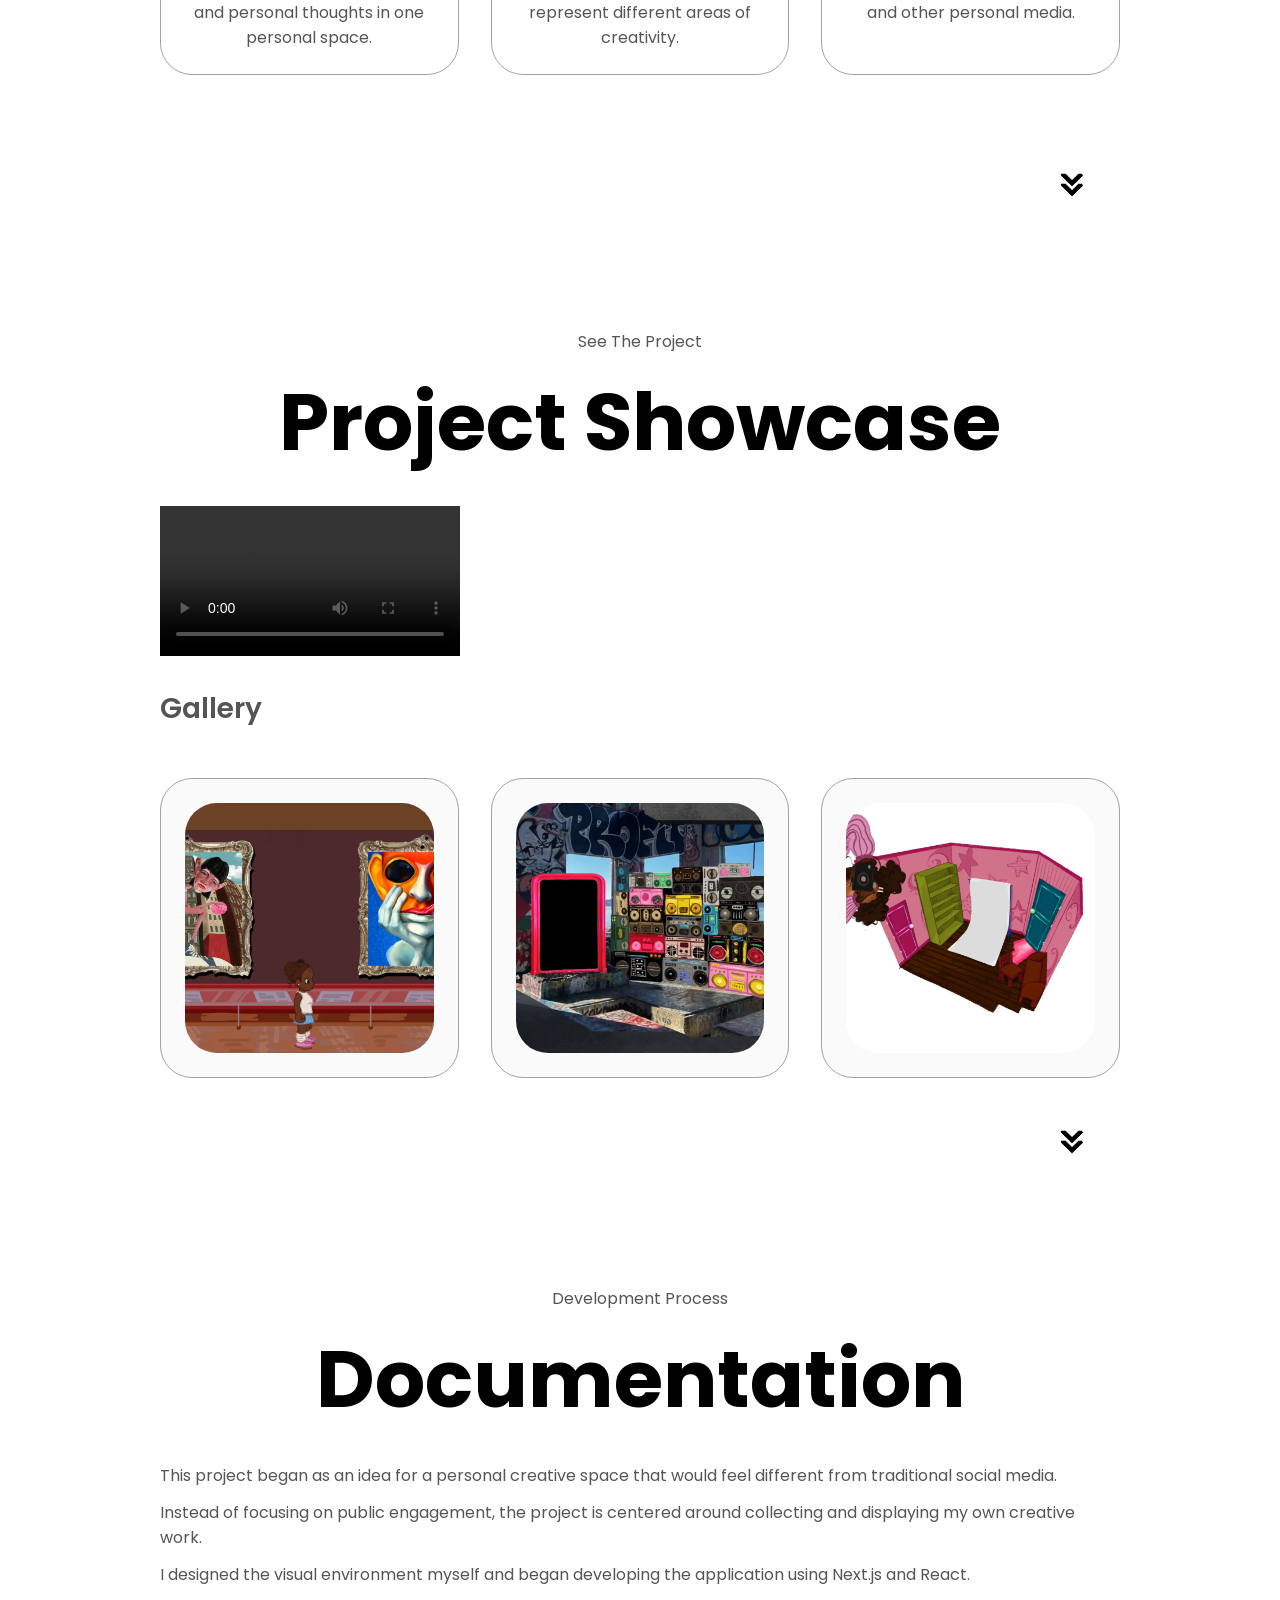
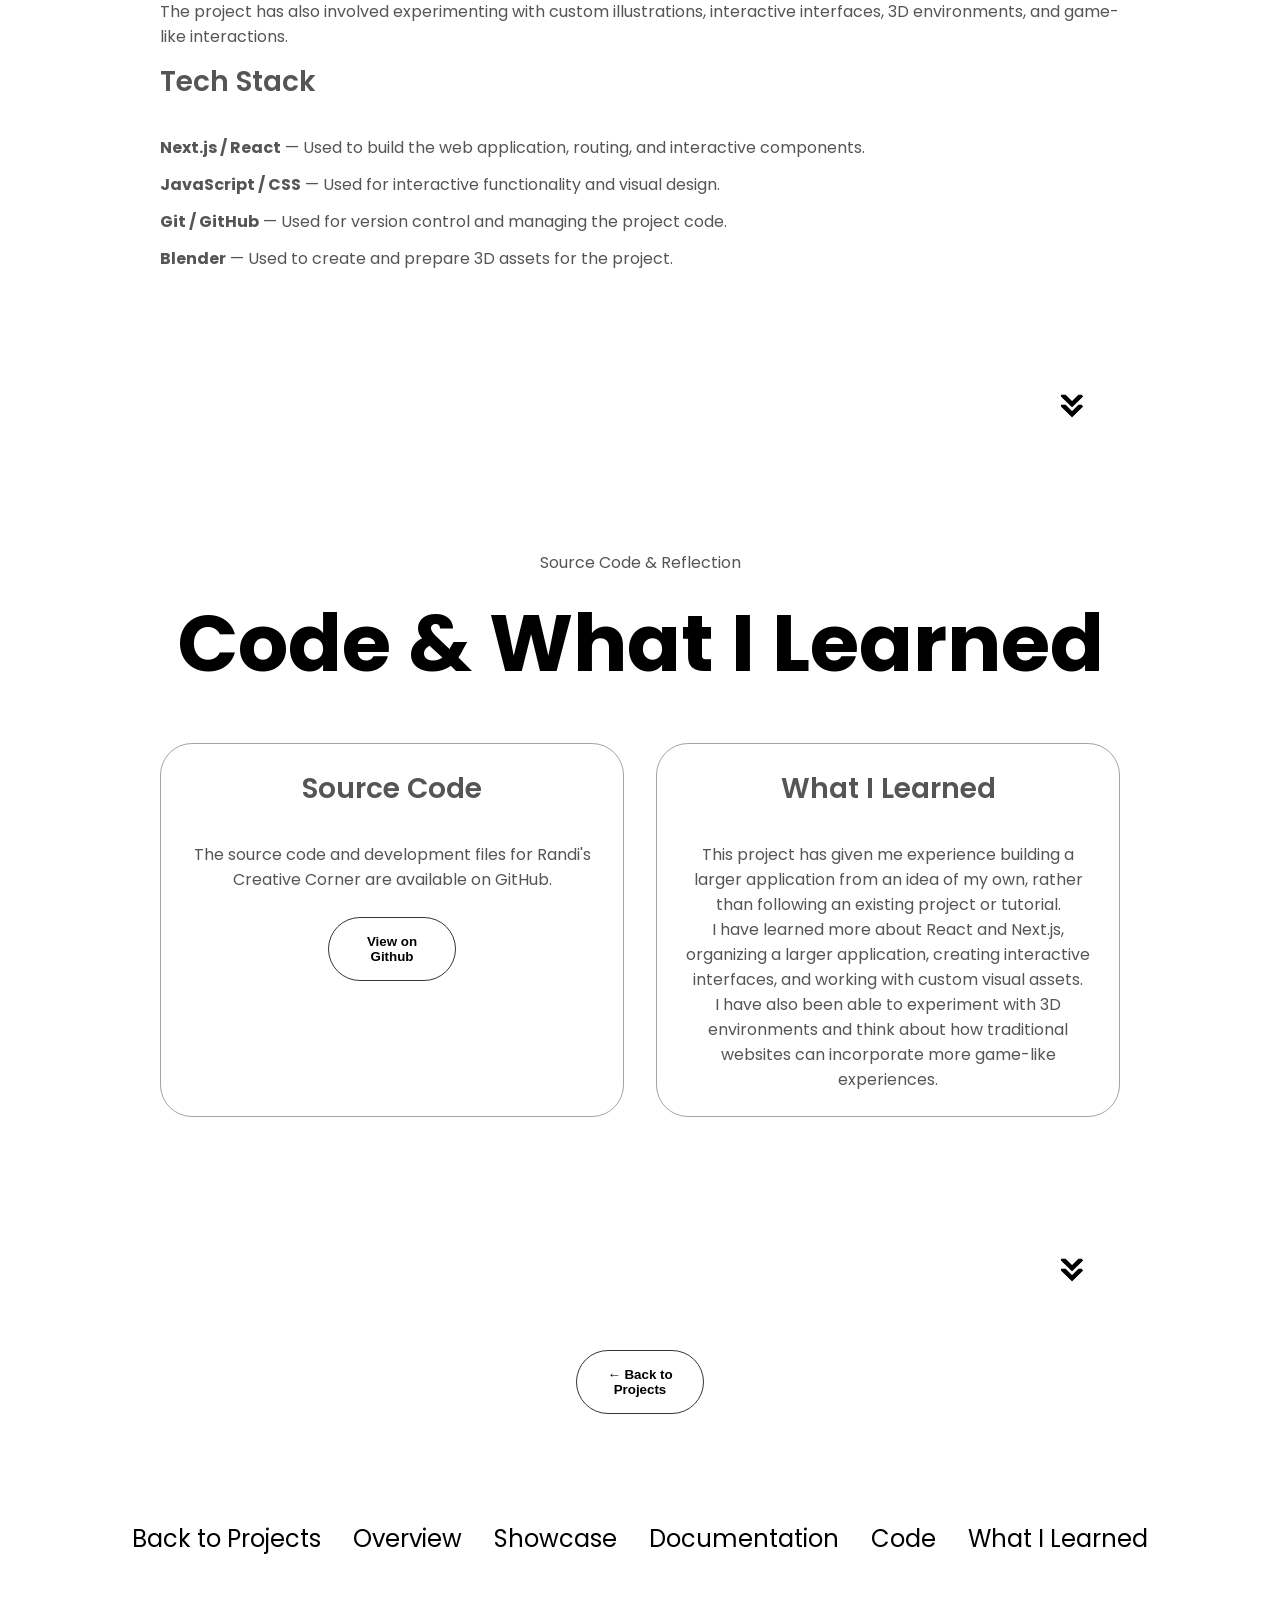
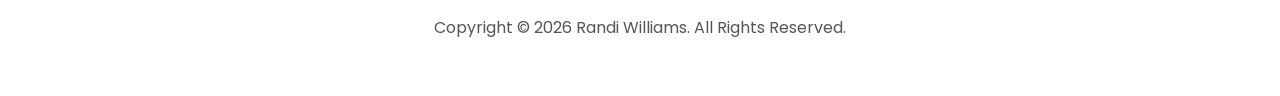
==== commit 78b48c03: "test" ====
--- a/projects/creative-corner.html
+++ b/projects/creative-corner.html
@@ -436,9 +436,6 @@
           </div>
 
 
-          <h2 class="experience-sub-title project-title">
-            Main Interface
-          </h2>
 
         </div>
 
@@ -459,9 +456,7 @@
           </div>
 
 
-          <h2 class="experience-sub-title project-title">
-            Creative Library
-          </h2>
+      
 
         </div>
 
@@ -481,10 +476,6 @@
 
           </div>
 
-
-          <h2 class="experience-sub-title project-title">
-            Project Environment
-          </h2>
 
         </div>
 
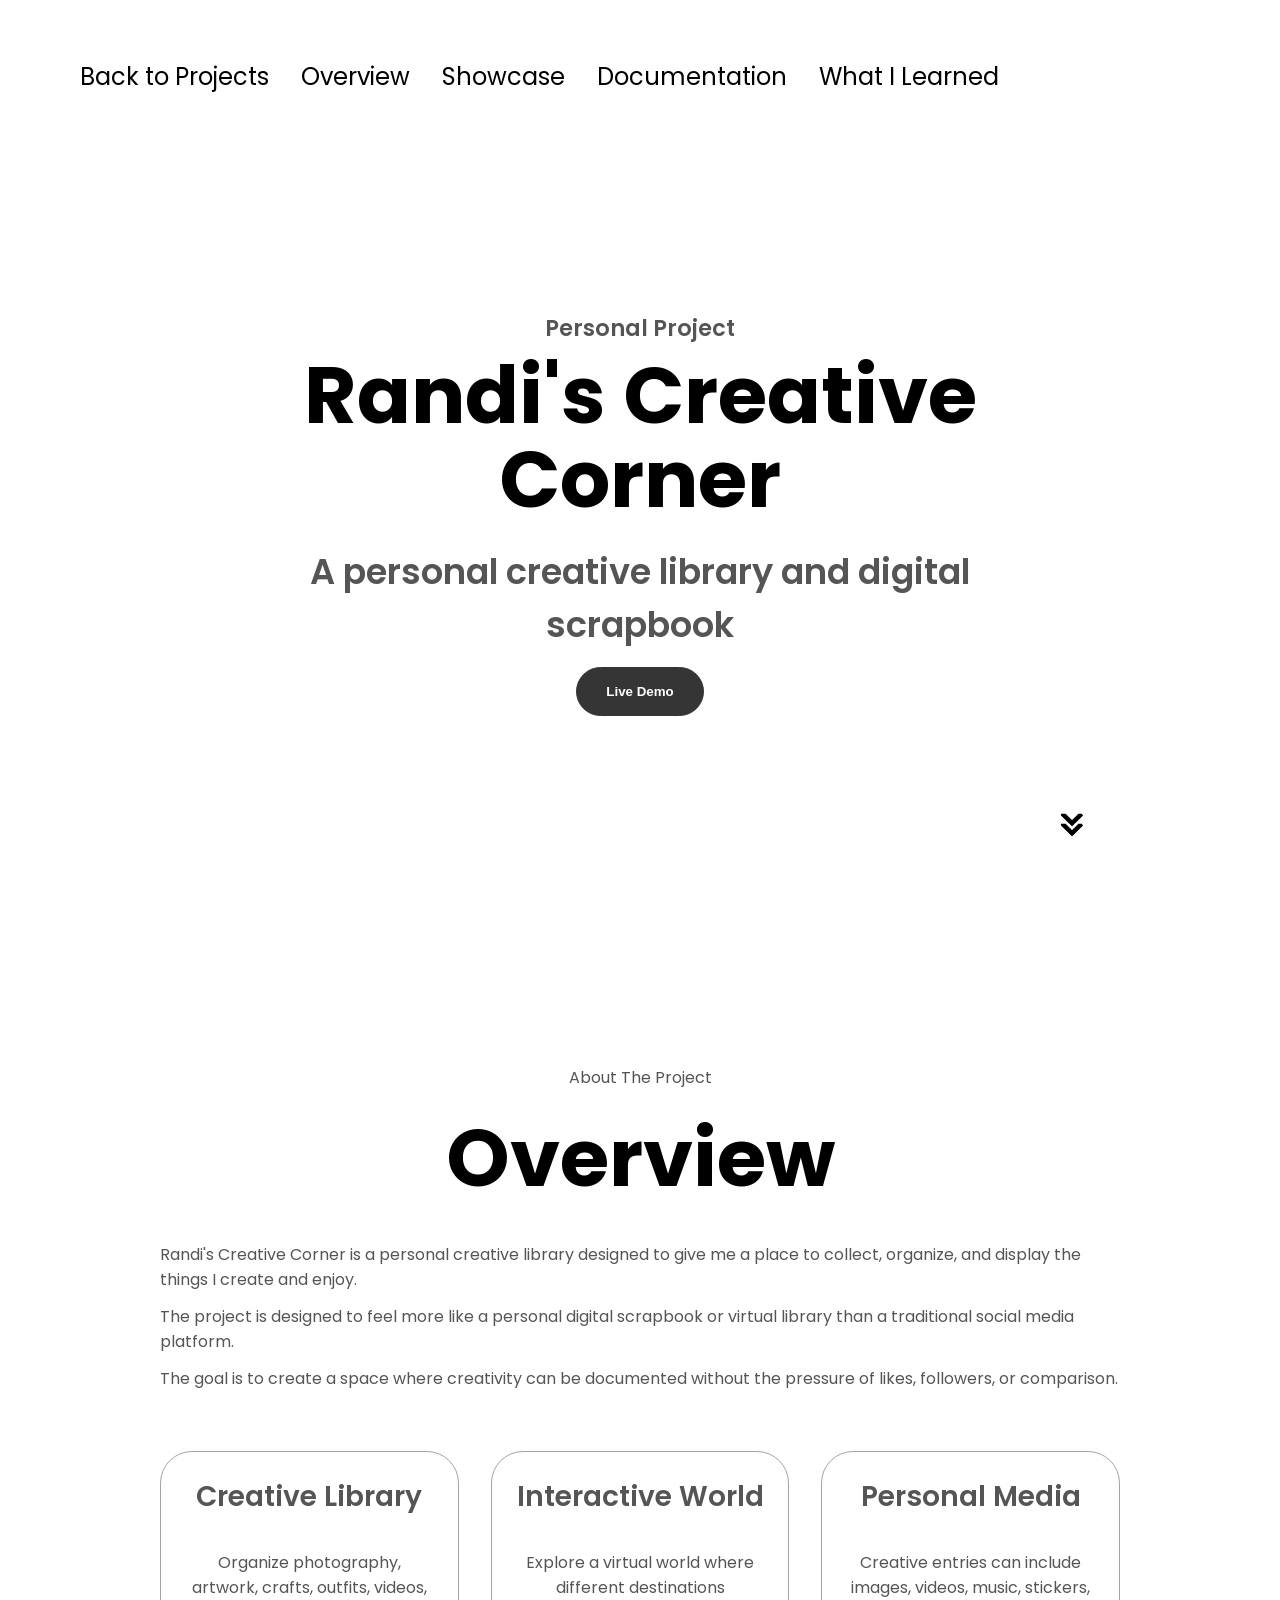
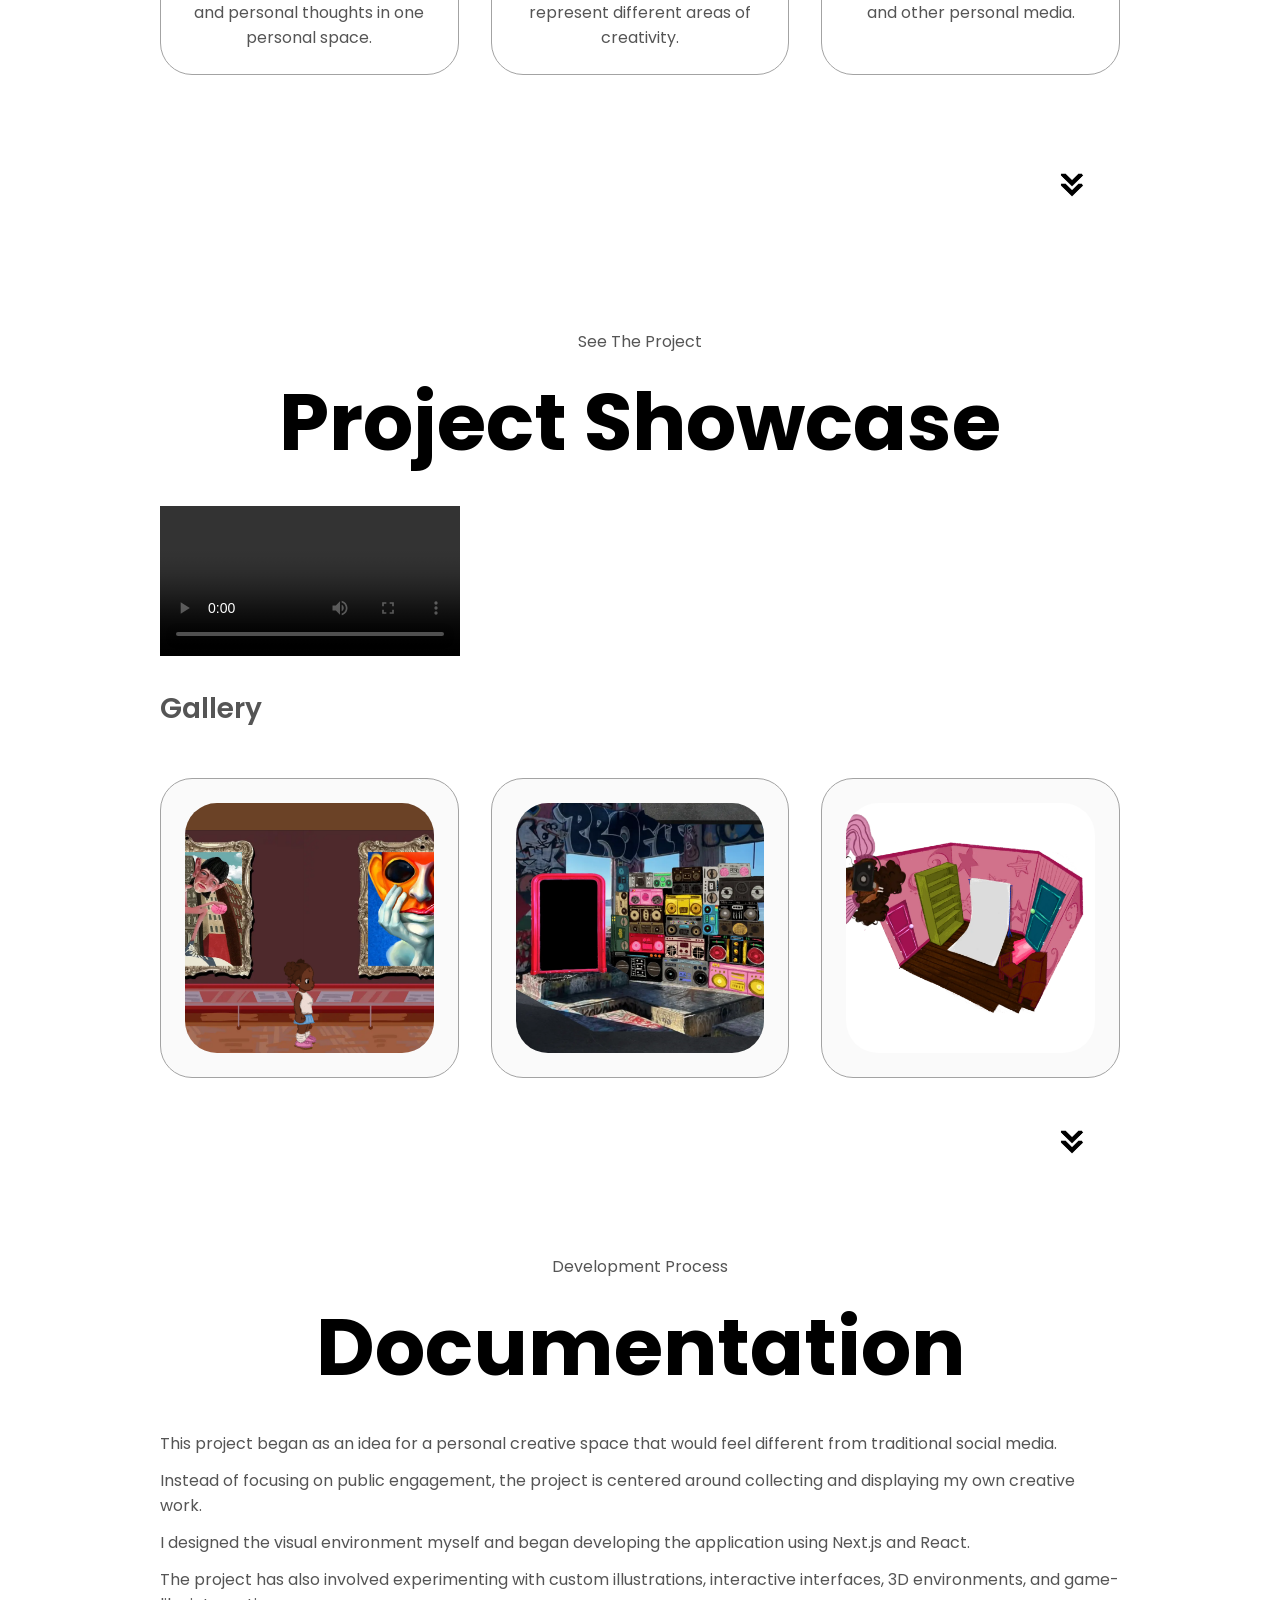
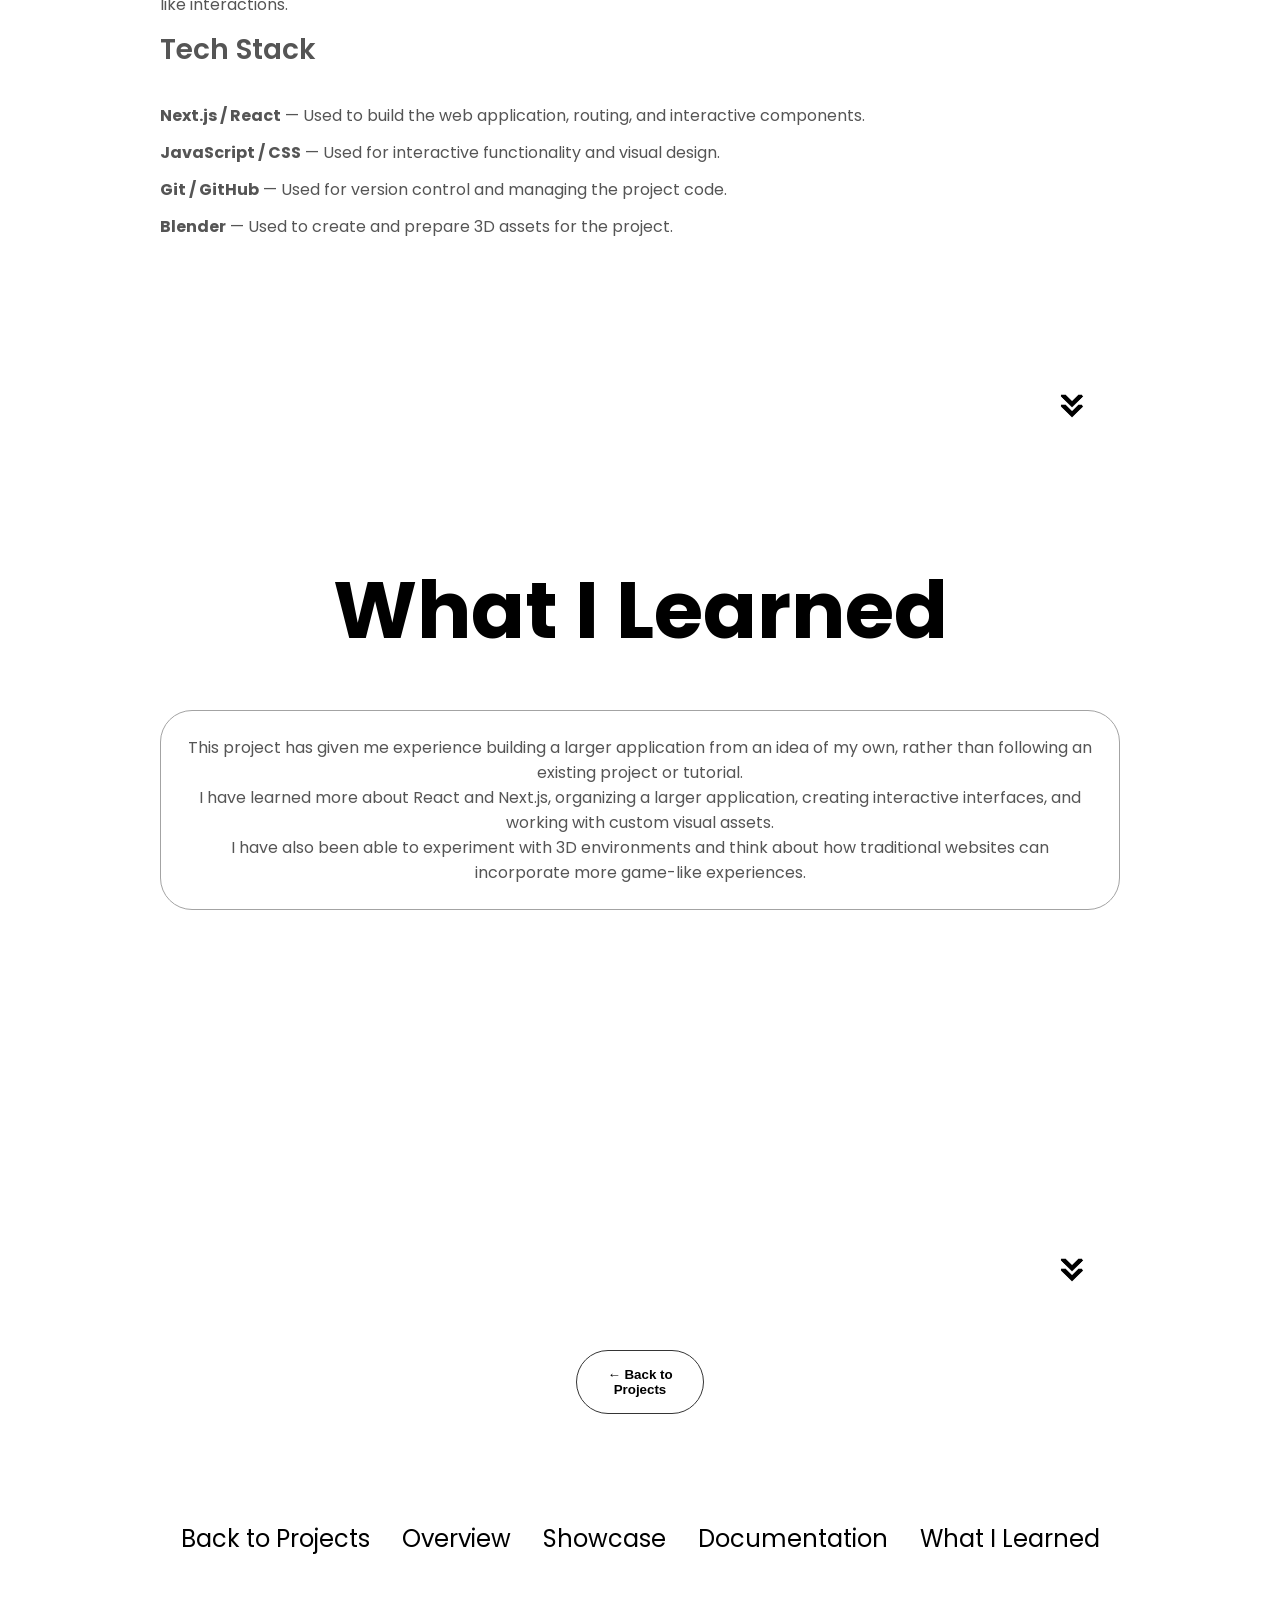
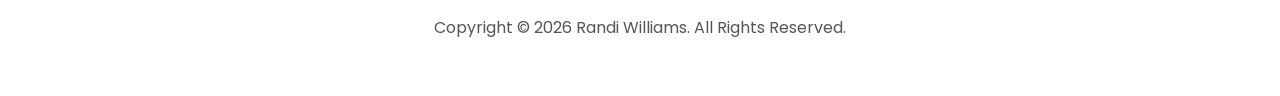
==== commit e80d45e7: "i think im done?!" ====
--- a/projects/creative-corner.html
+++ b/projects/creative-corner.html
@@ -75,11 +75,7 @@
           </a>
         </li>
 
-        <li>
-          <a href="#code">
-            Code
-          </a>
-        </li>
+       
 
         <li>
           <a href="#learned">
@@ -384,28 +380,21 @@
 
     <!-- VIDEO -->
 
-    <div class="section-container">
-
-      <div class="about-details-container">
-
-        <div class="text-container">
-
-          <video controls width="100%">
-
-            <source
-              src="../assets/rcc.mp4"
-              type="video/mp4"
-            />
-
-            Your browser does not support video.
-
-          </video>
-
-        </div>
-
-      </div>
-
-    </div>
+    
+<div class="section-container">
+  <div class="about-details-container">
+    <div class="text-container" >
+      <video controls style="width: 100%; ">
+        <source
+          src="../assets/rcc.mp4"
+          type="video/mp4"
+        />
+        Your browser does not support video.
+      </video>
+    </div>
+  </div>
+</div>
+
 
 
 
@@ -602,13 +591,10 @@
 
   <section id="code">
 
-    <p class="section__text__p1">
-      Source Code & Reflection
-    </p>
-
+ 
 
     <h1 class="title">
-      Code & What I Learned
+      What I Learned
     </h1>
 
 
@@ -621,42 +607,12 @@
 
         <div class="details-container">
 
-          <h2 class="experience-sub-title">
-            Source Code
-          </h2>
-
-
-          <p>
-            The source code and development files for
-            Randi's Creative Corner are available on GitHub.
-          </p>
-
-
-          <br />
-
-
-          <button
-            class="btn btn-color-2"
-            onclick="window.open('GITHUB-LINK', '_blank')"
-          >
-            View on Github
-          </button>
-
-        </div>
-
+         
 
 
         <!-- WHAT I LEARNED -->
 
-        <div
-          class="details-container"
-          id="learned"
-        >
-
-          <h2 class="experience-sub-title">
-            What I Learned
-          </h2>
-
+       
 
           <p>
             This project has given me experience building
@@ -761,11 +717,6 @@
           </li>
 
 
-          <li>
-            <a href="#code">
-              Code
-            </a>
-          </li>
 
 
           <li>
--- a/style.css
+++ b/style.css
@@ -620,4 +620,280 @@
 
 .project-page footer {
   margin-top: 1rem;
+}
+
+.game-embed-container {
+  width: 100%;
+  max-width: none;
+  margin: 0 auto;
+  padding: 0;
+  display: flex;
+  justify-content: center;
+  background: white;
+}
+
+.game-embed {
+  display: block;
+  width: 100%;
+  height: auto;
+  aspect-ratio: 16 / 9;
+  border: none;
+  outline: none;
+  box-shadow: none;
+  background: white;
+}
+
+.presentation-board {
+  display: block;
+  width: 100%;
+  max-width: 1000px;
+  height: auto;
+  margin: 0 auto;
+  object-fit: contain;
+}
+/* RMS PDF Documentation */
+#documentation {
+  padding: 4rem 0;
+}
+
+.pdf-container {
+  width: 90%;
+  max-width: 1100px;
+  margin: 2rem auto;
+  text-align: center;
+}
+
+.pdf-container iframe {
+  display: block;
+  width: 100%;
+  height: 700px;
+  border: none;
+}
+
+.pdf-download {
+  margin-top: 1rem;
+}
+
+.pdf-download a {
+  text-decoration: underline;
+}
+
+@media screen and (max-width: 768px) {
+  .pdf-container {
+    width: 95%;
+  }
+
+  .pdf-container iframe {
+    height: 500px;
+  }
+}
+
+/* ========================================
+   PROJECT-FIRST PORTFOLIO HOMEPAGE
+======================================== */
+
+/* Desktop navigation */
+#desktop-nav {
+  justify-content: space-between;
+  padding: 0 5rem;
+}
+
+.nav-brand a {
+  color: black;
+  font-size: 1.2rem;
+  font-weight: 600;
+  text-decoration: none;
+}
+
+/* Hero section */
+#profile {
+  height: auto;
+  min-height: 60vh;
+  padding: 6rem 5rem 3rem;
+  display: flex;
+  justify-content: center;
+  align-items: center;
+}
+
+.hero-intro {
+  width: 100%;
+  max-width: 1100px;
+  text-align: left;
+}
+
+.hero-intro .section__text__p1 {
+  text-align: left;
+  font-size: 0.85rem;
+  letter-spacing: 0.15rem;
+}
+
+.hero-heading {
+  font-size: clamp(3.5rem, 7vw, 6rem);
+  line-height: 1.05;
+  margin: 1rem 0 1.5rem;
+}
+
+.hero-description {
+  max-width: 650px;
+  font-size: 1.1rem;
+  line-height: 1.8;
+  color: rgb(85, 85, 85);
+}
+
+.hero-intro .btn-container {
+  justify-content: flex-start;
+  margin-top: 2rem;
+}
+
+.hero-socials {
+  justify-content: flex-start;
+  margin-top: 1.5rem;
+}
+
+/* Projects */
+#projects {
+  padding-top: 2rem;
+}
+
+#projects .title {
+  margin-bottom: 2rem;
+}
+
+#projects .project-img {
+  width: 100%;
+  height: 250px;
+  object-fit: cover;
+}
+
+/* Skill text alignment */
+#experience .article-container article {
+  display: flex;
+  align-items: center;
+  gap: 1rem;
+}
+
+#experience .article-container article div {
+  text-align: left;
+}
+
+#experience .article-container article h3,
+#experience .article-container article p {
+  margin: 0;
+}
+
+/* Mobile layout */
+@media screen and (max-width: 768px) {
+  #desktop-nav {
+    display: none;
+  }
+
+  #hamburger-nav {
+    display: flex;
+    justify-content: space-between;
+    padding: 0 1.5rem;
+  }
+
+  #profile {
+    min-height: auto;
+    padding: 4rem 1.5rem 2rem;
+  }
+
+  .hero-heading {
+    font-size: clamp(2.8rem, 12vw, 4rem);
+  }
+
+  .hero-description {
+    font-size: 1rem;
+  }
+
+  .hero-intro .btn-container {
+    flex-wrap: wrap;
+  }
+
+  #projects {
+    padding-top: 2rem;
+  }
+
+  #projects .project-img {
+    height: 200px;
+  }
+}
+
+
+    /* INTERN MINI PROJECTS */
+    .project-page .mini-projects-container {
+      width: 100%;
+      max-width: 1100px;
+      margin: 0 auto;
+    }
+
+    .project-page .mini-project {
+      width: 100%;
+      text-align: left;
+    }
+
+    .project-page .mini-project > .experience-sub-title {
+      text-align: left;
+      margin: 20px 0 12px;
+    }
+
+    .project-page .mini-project > p {
+      text-align: left;
+      margin: 0 0 20px;
+      line-height: 1.7;
+    }
+
+    .project-page .mini-project-media {
+      display: grid;
+      grid-template-columns: repeat(2, minmax(0, 1fr));
+      gap: 24px;
+      align-items: stretch;
+    }
+
+    .project-page .mini-project-image,
+    .project-page .mini-project-video {
+      display: block;
+      width: 100%;
+      height: 350px;
+      max-width: none;
+      margin: 0;
+      padding: 0;
+      object-fit: contain;
+      background: transparent;
+      border: none;
+      outline: none;
+      box-shadow: none;
+      border-radius: 0;
+    }
+
+    .project-page .mini-project-caption {
+      text-align: right;
+      margin-top: 12px;
+      font-size: 0.95rem;
+    }
+
+    @media (max-width: 768px) {
+      .project-page .mini-project-media {
+        grid-template-columns: 1fr;
+        gap: 20px;
+      }
+
+      .project-page .mini-project-image,
+      .project-page .mini-project-video {
+        height: auto;
+        max-height: 400px;
+      }
+
+      .project-page .mini-project-image {
+        width: 100%;
+      }
+
+      .project-page .mini-project-caption {
+        text-align: left;
+      }
+    }
+
+.project-page .mini-project-image {
+  display: block;
+  margin: 0 auto;
 }
